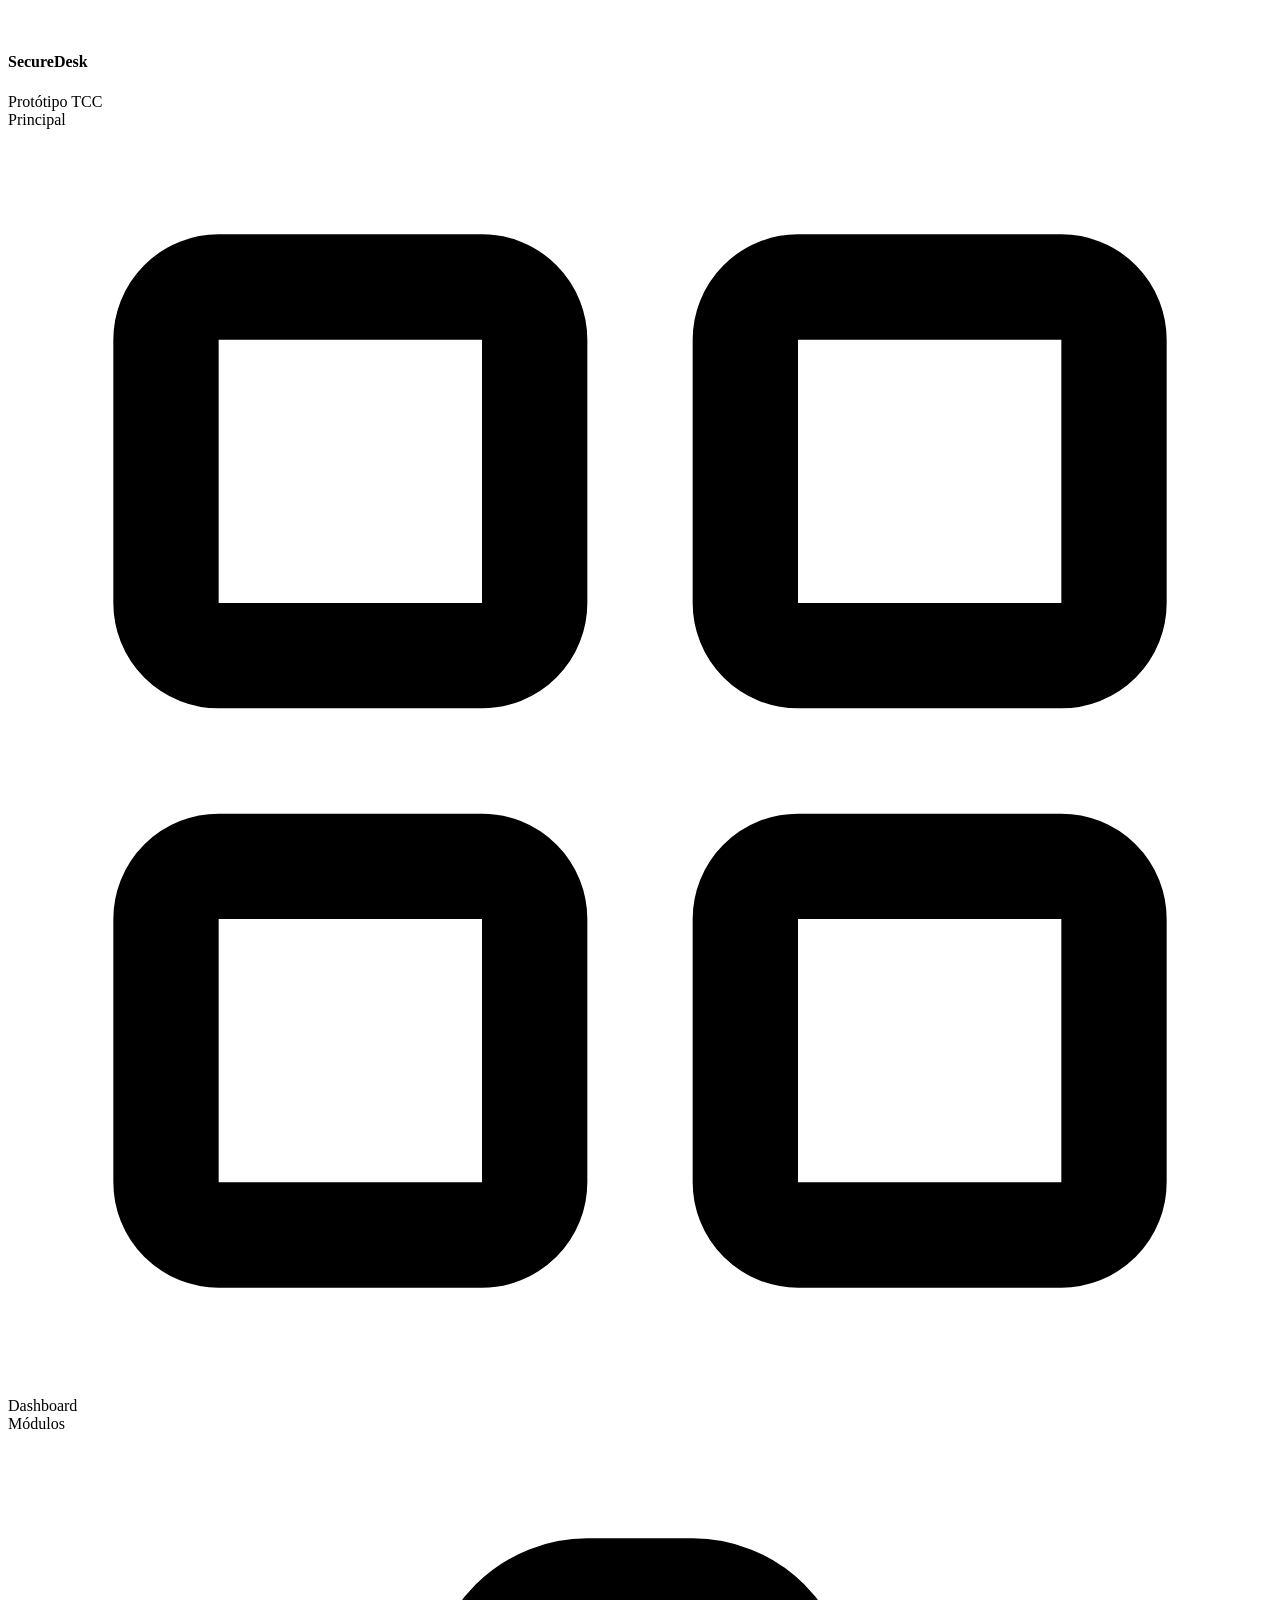
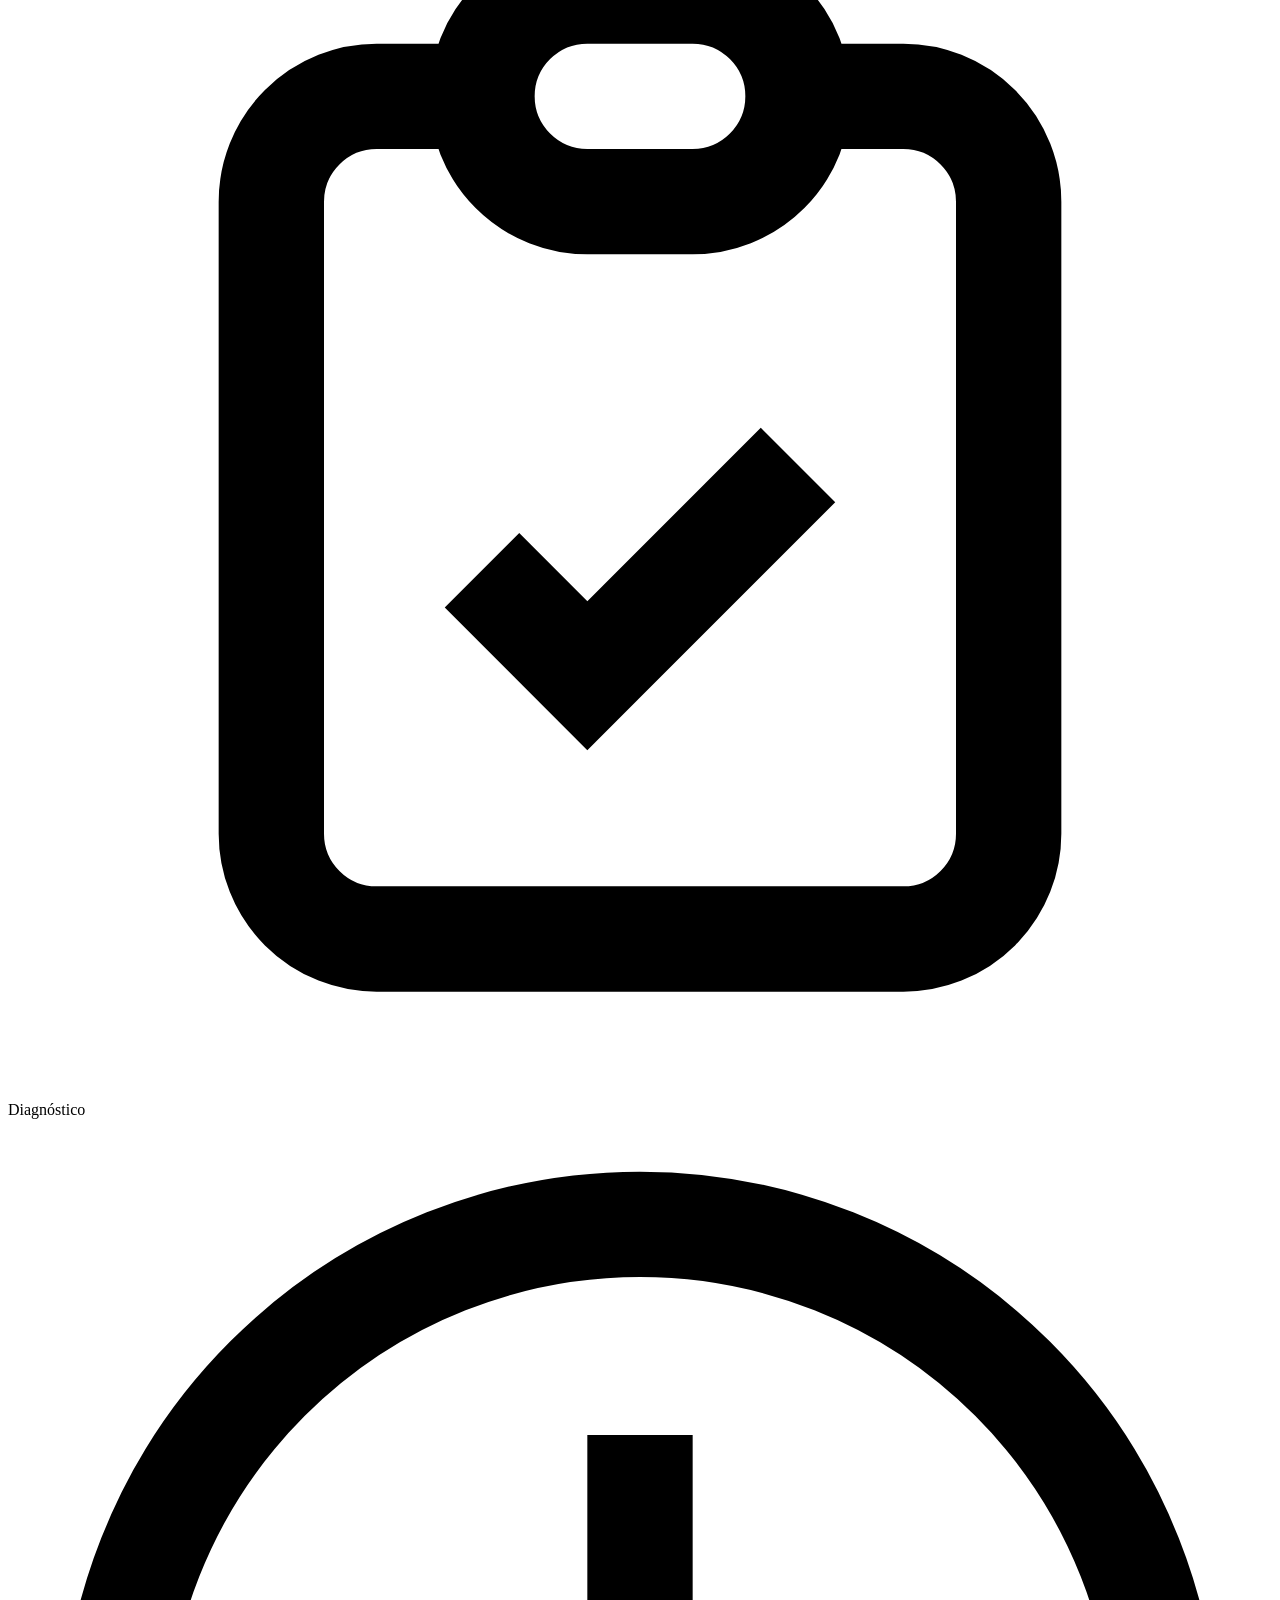
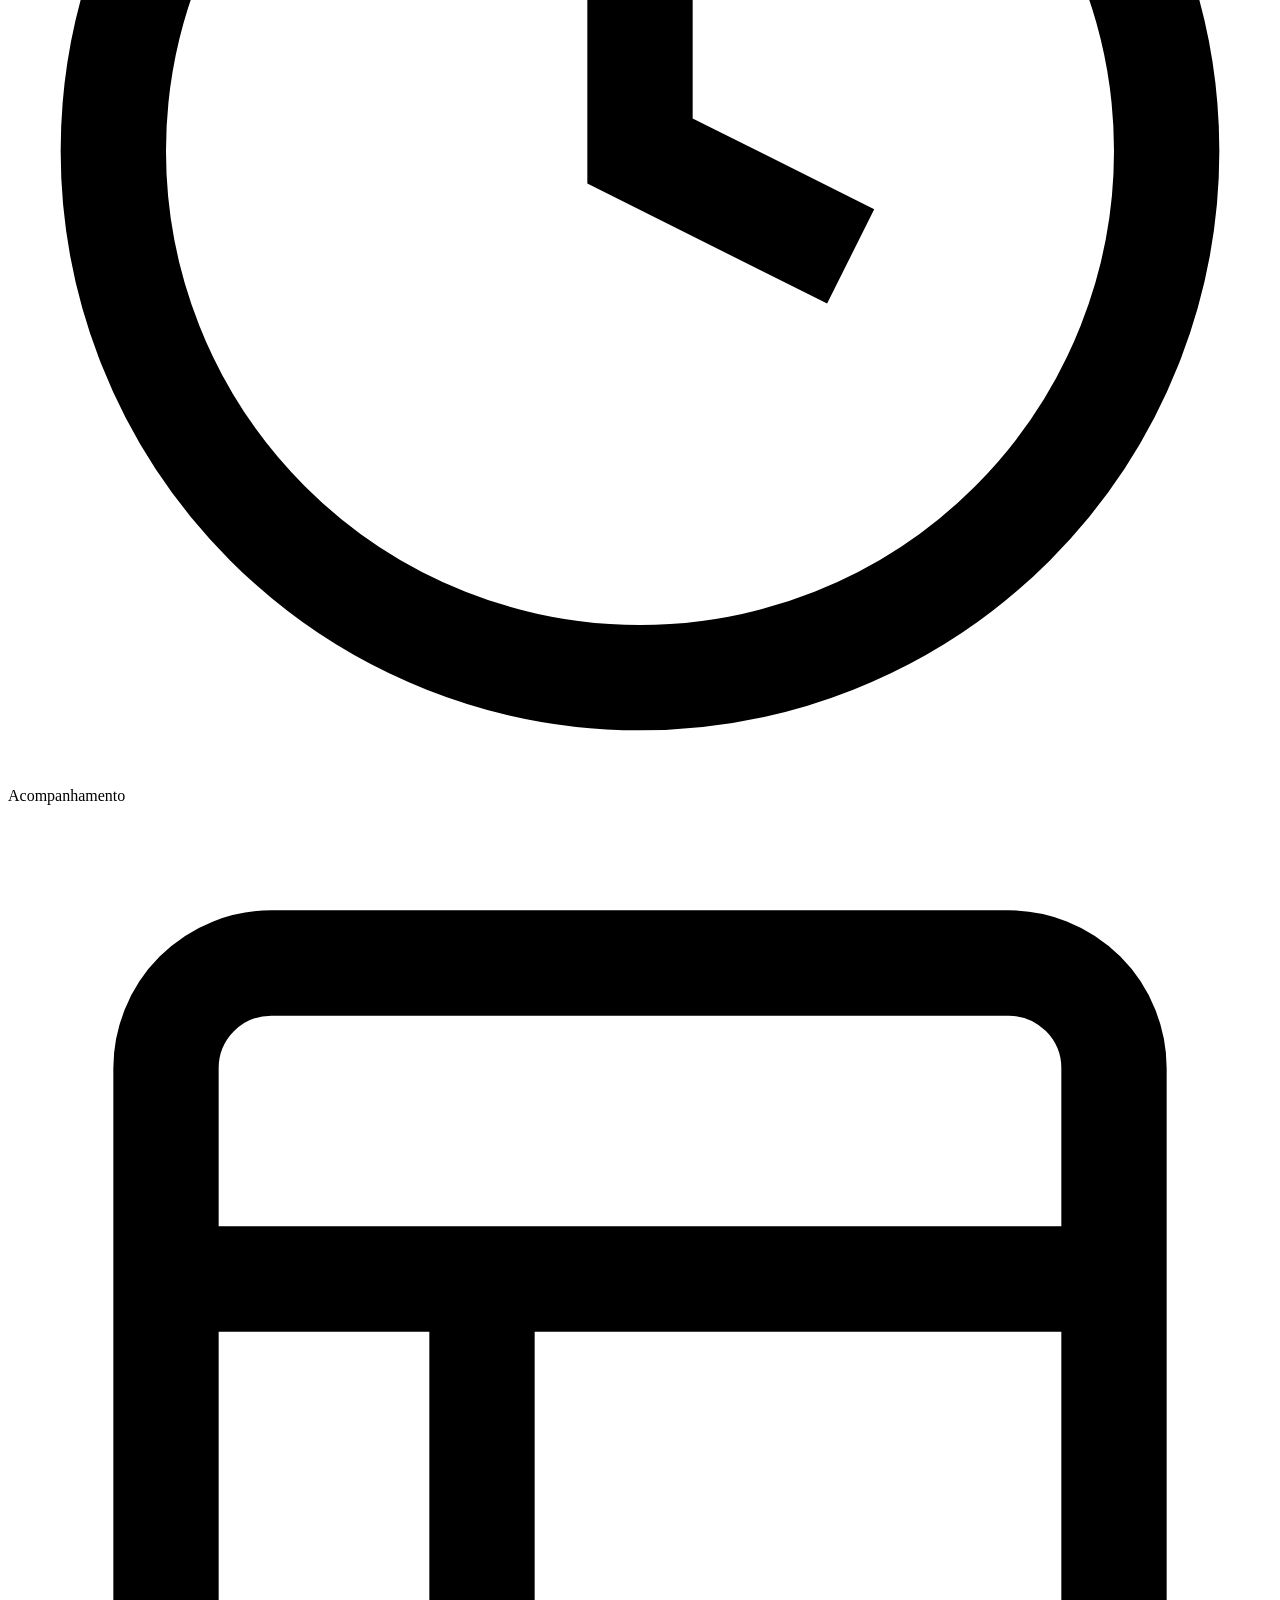
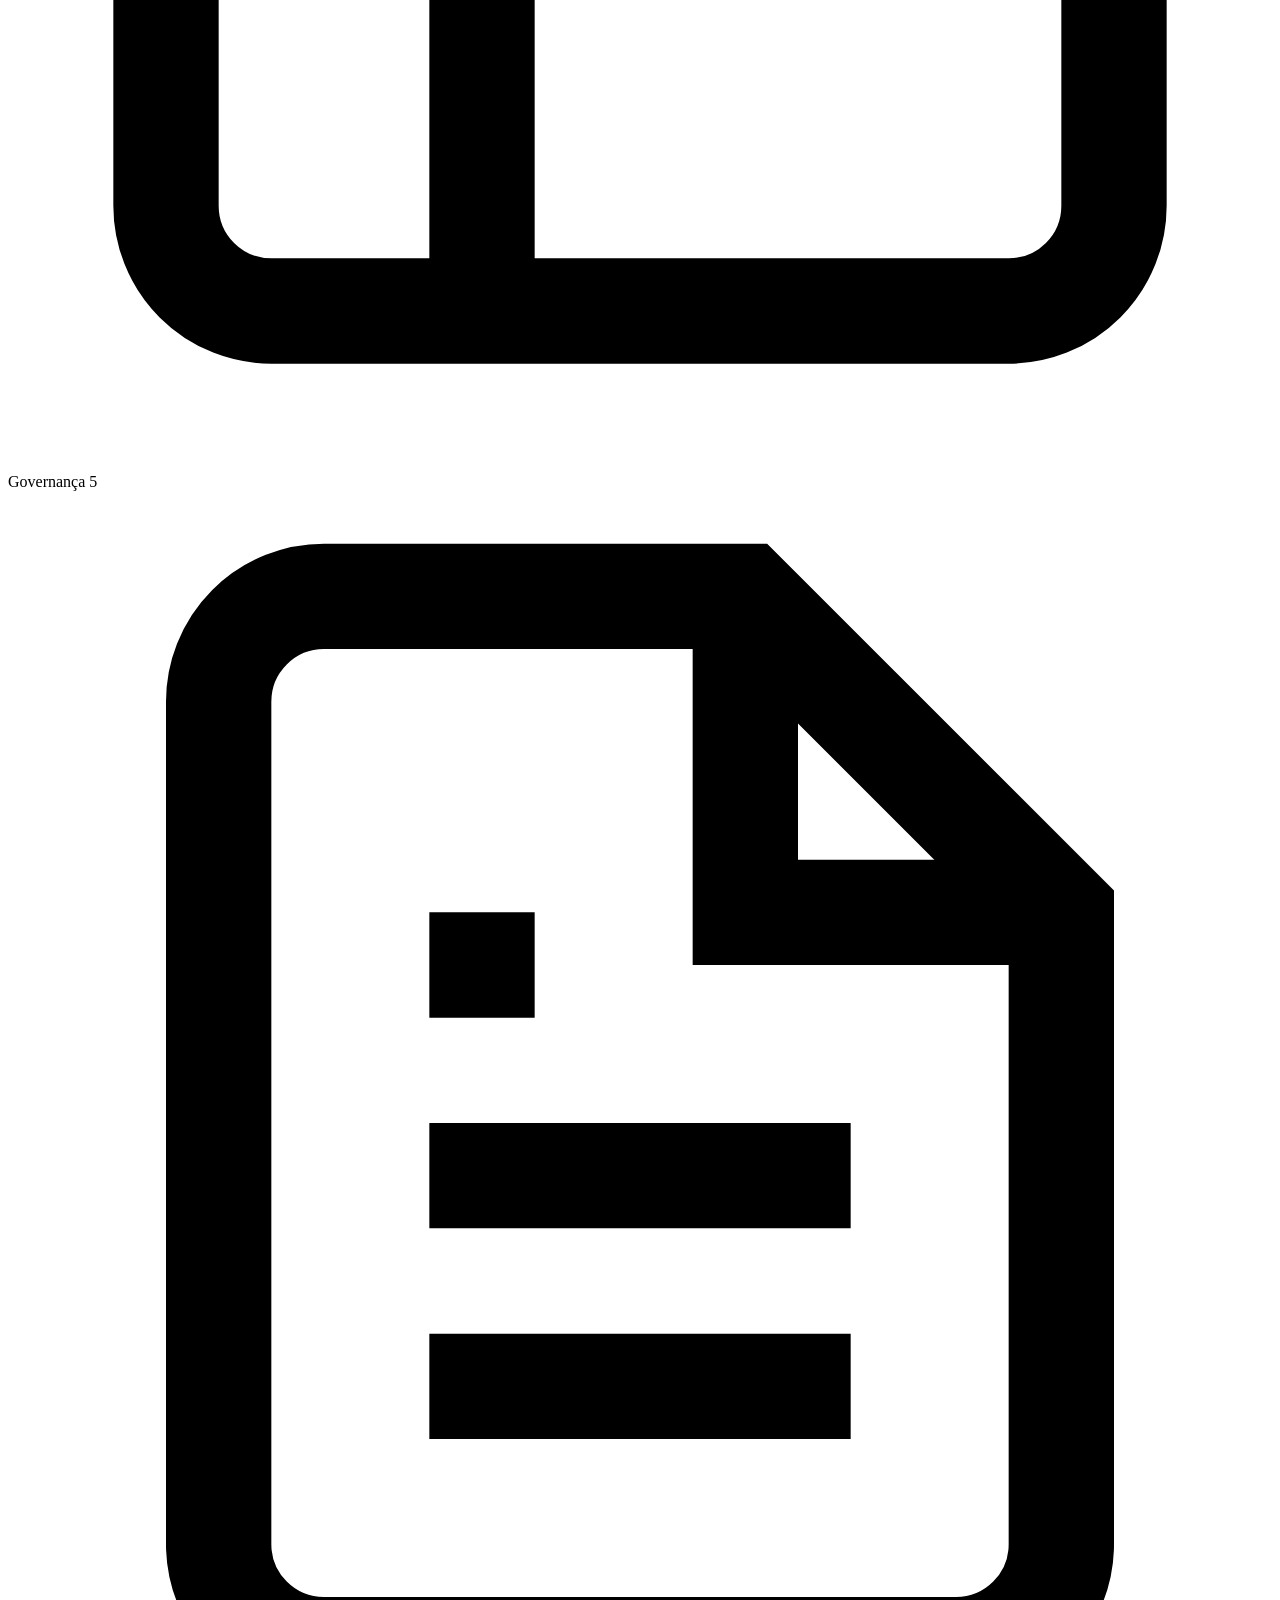
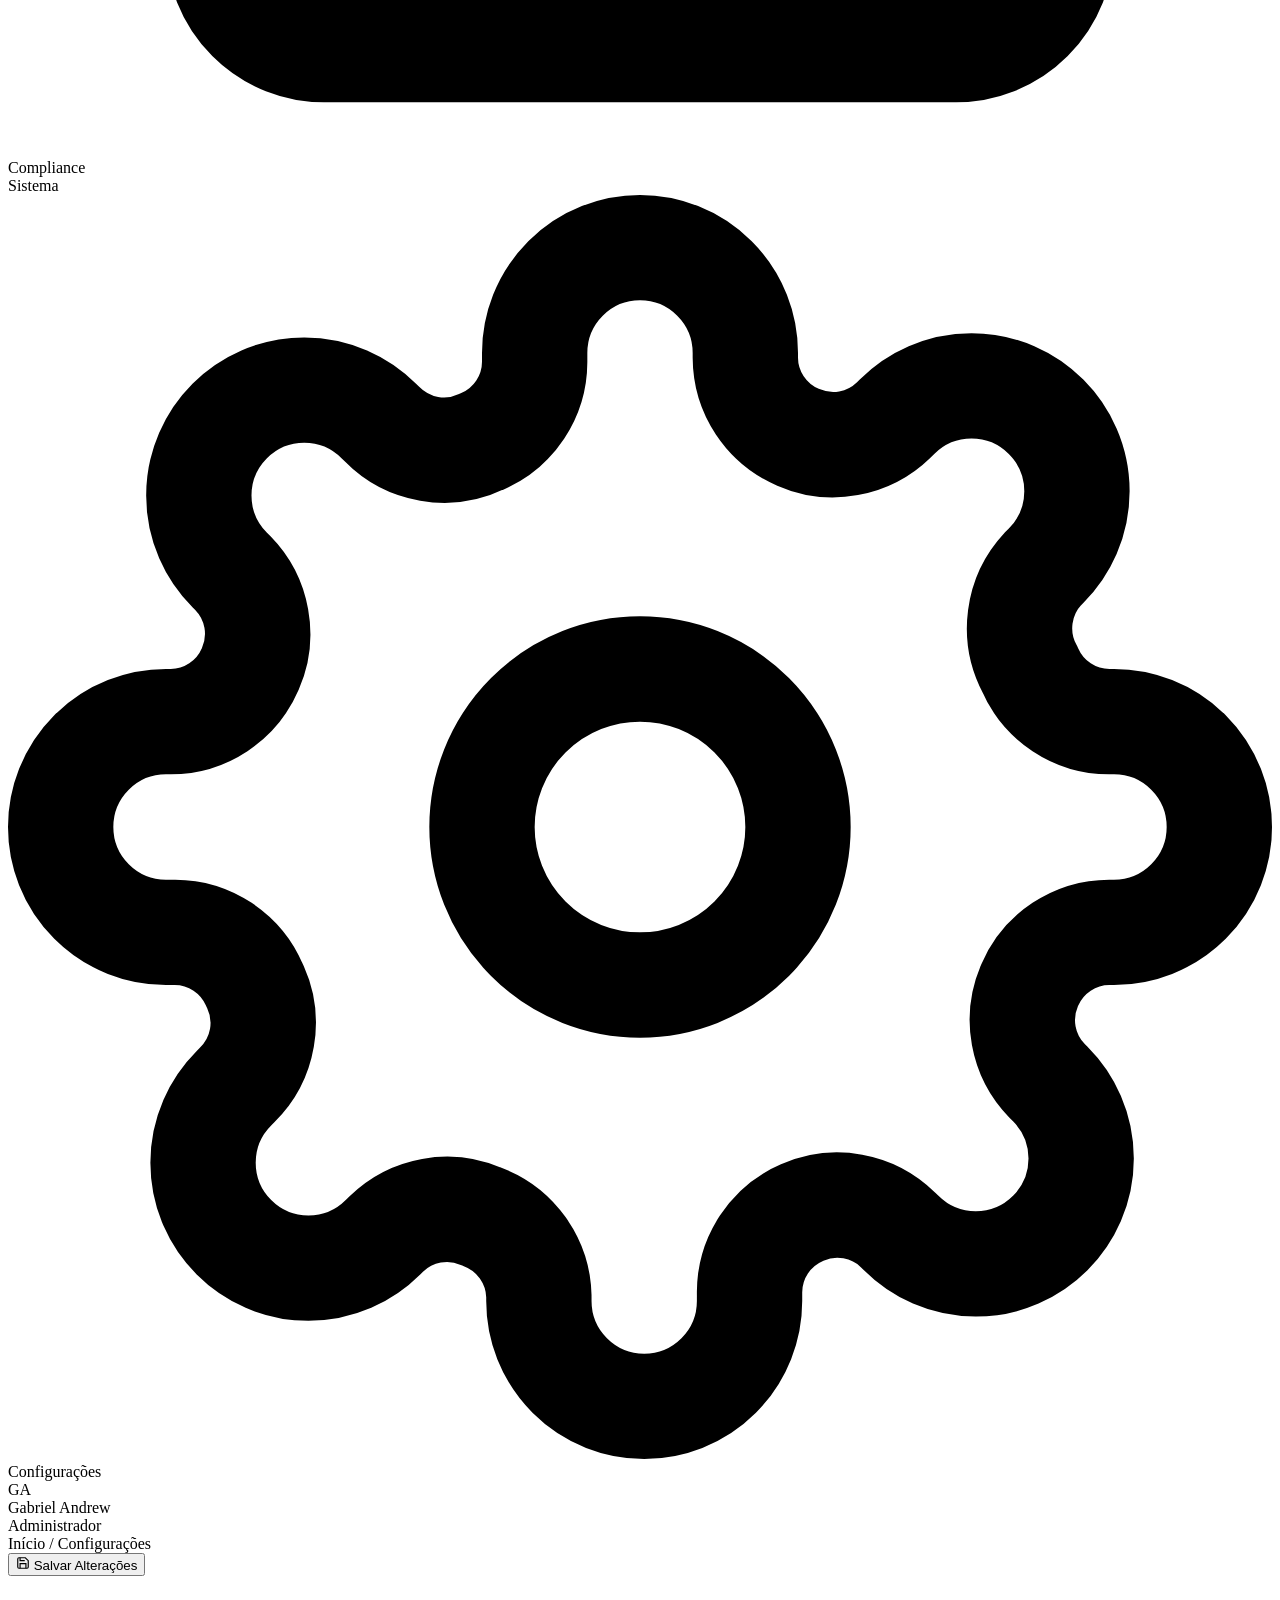
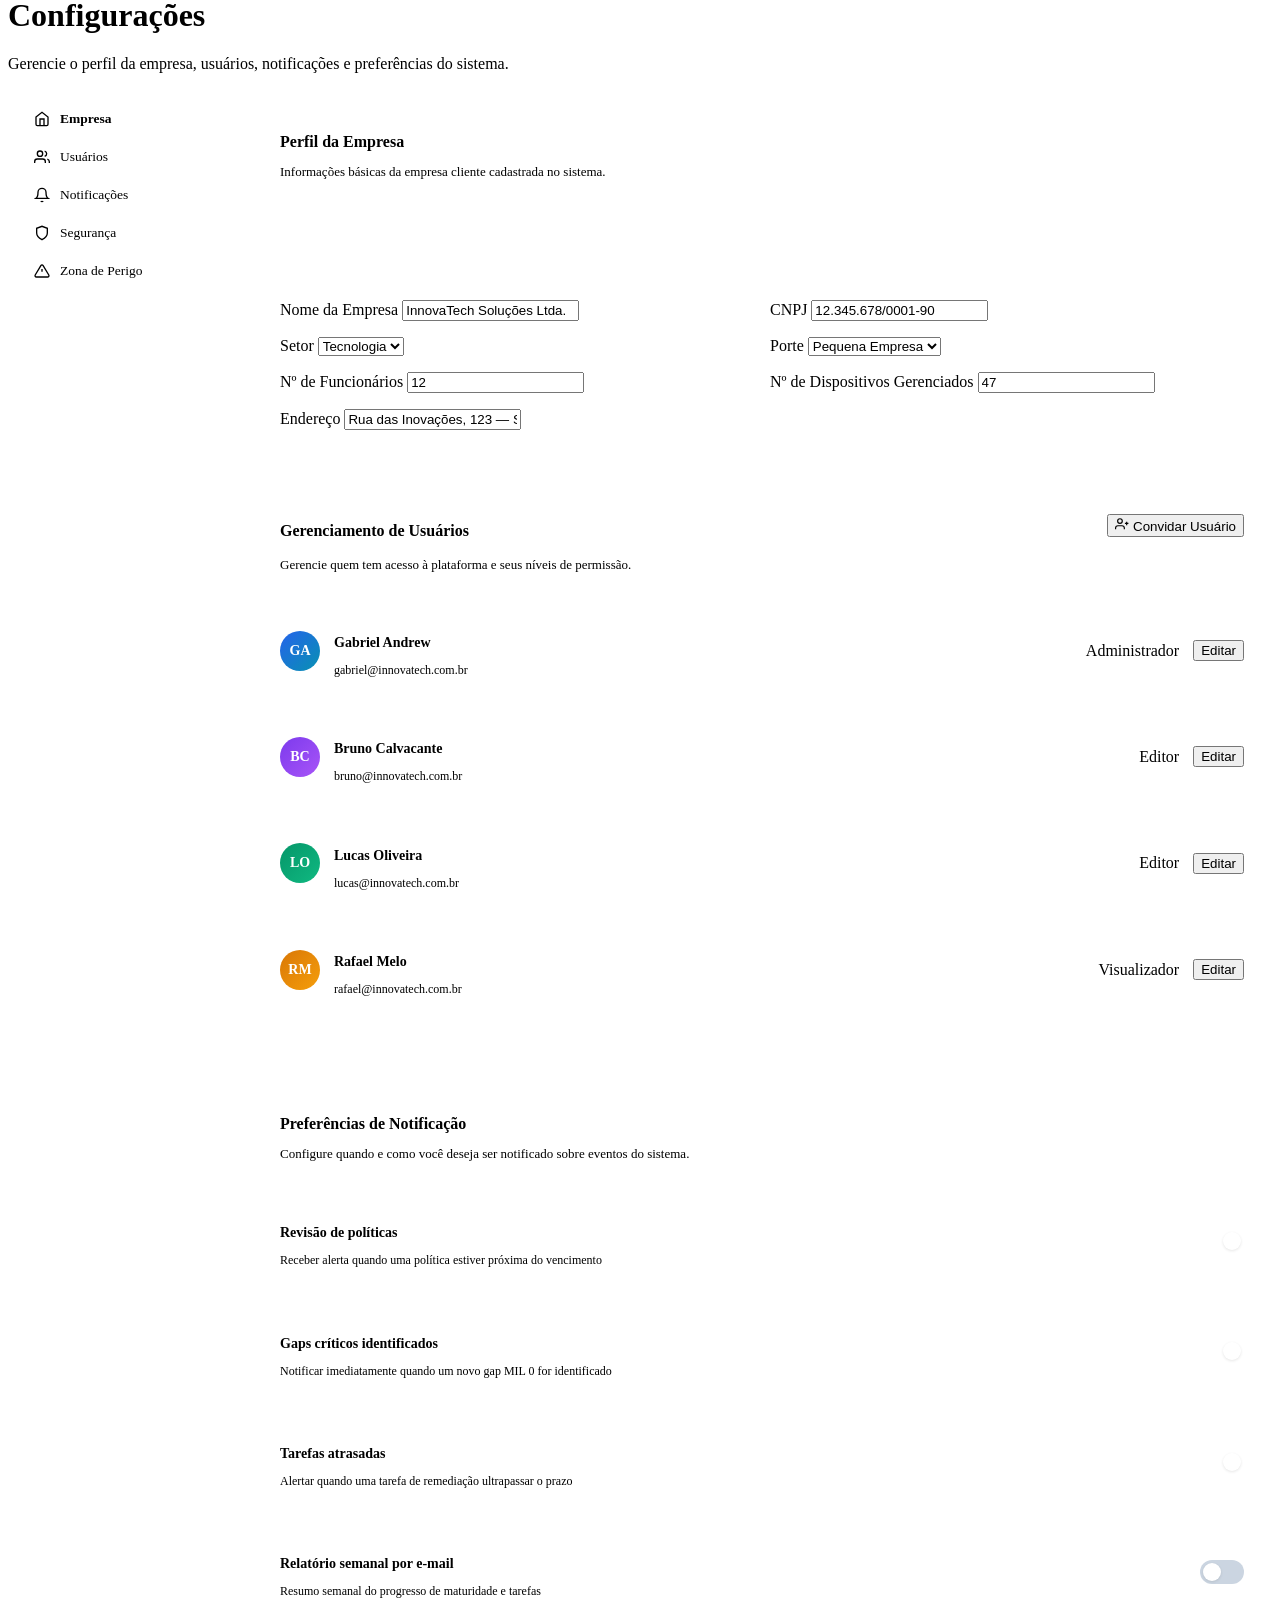
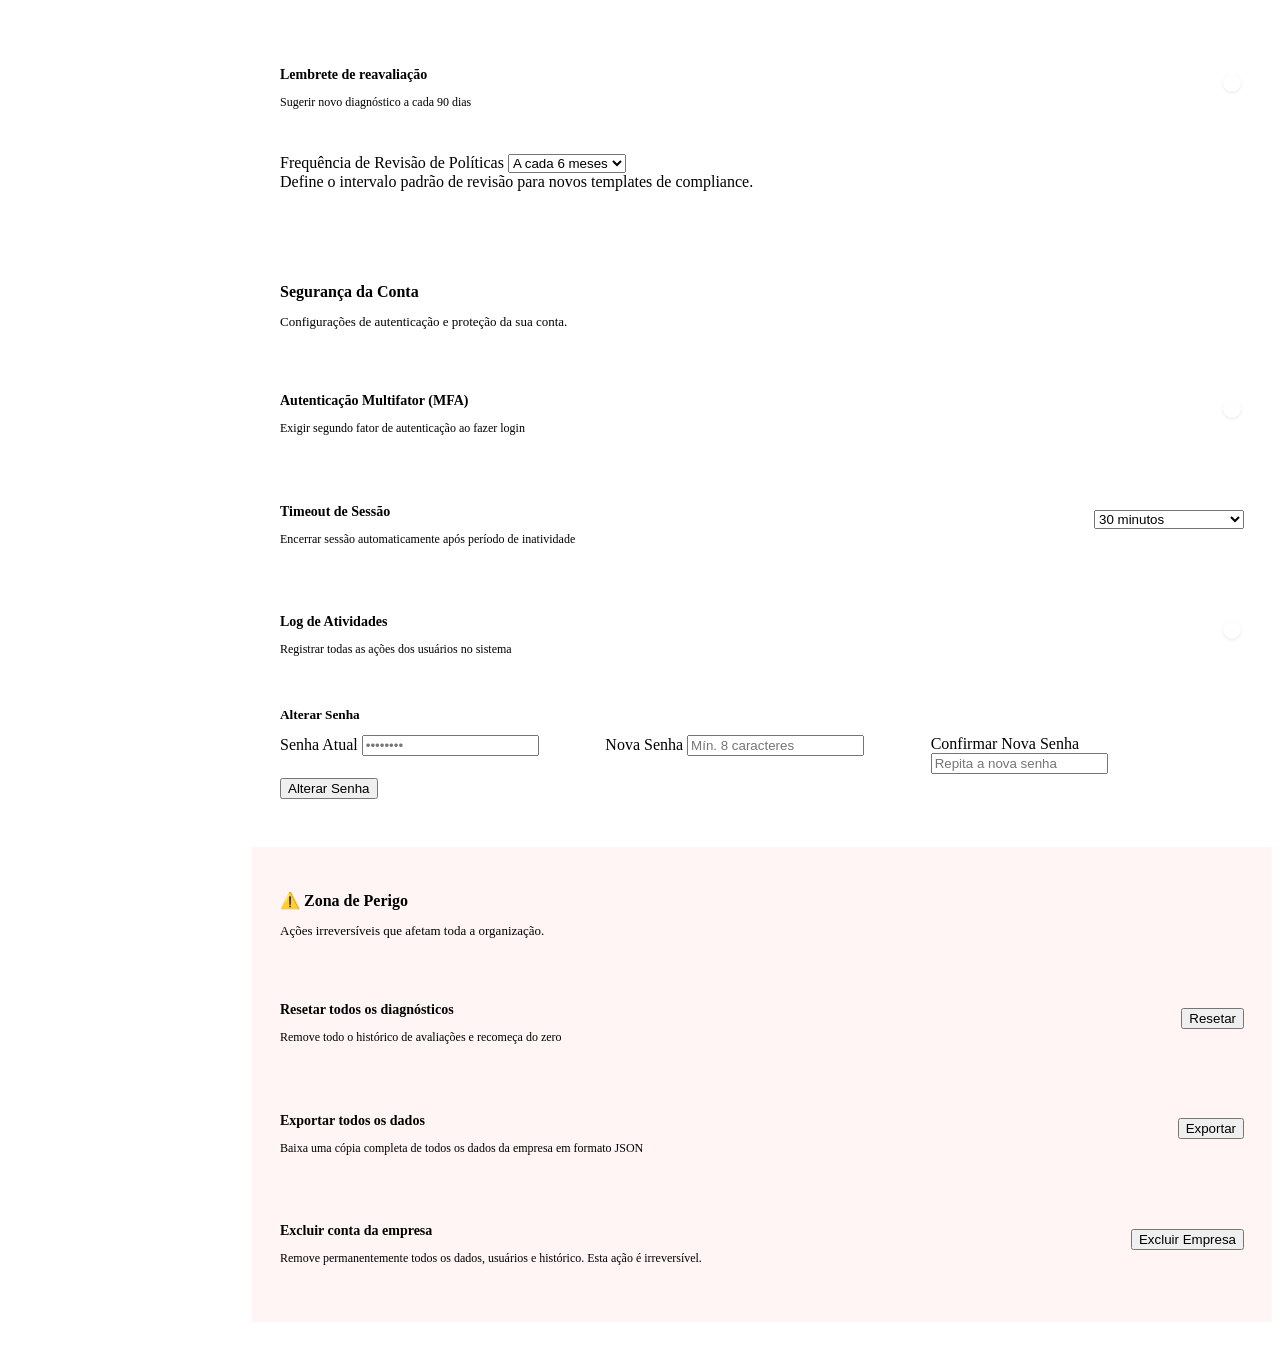
==== Desenvolvimento/Site/src/main/resources/templates/core/configuracoes.html @ bf152f29 "Atualizações" ====
<!DOCTYPE html>
<html lang="pt-BR" xmlns:th="http://www.thymeleaf.org">
<head>
  <meta charset="UTF-8">
  <meta name="viewport" content="width=device-width, initial-scale=1">
  <title>SecureDesk — Configurações</title>
  <link href="https://fonts.googleapis.com/css2?family=Inter:wght@300;400;500;600;700;800&display=swap" rel="stylesheet">
  <link rel="stylesheet" th:href="@{/css/styles.css}">
  <style>
    .settings-layout {
      display: grid;
      grid-template-columns: 220px 1fr;
      gap: 24px;
    }

    .settings-menu {
      background: var(--surface);
      border: 1px solid var(--border);
      border-radius: var(--radius-lg);
      padding: 12px;
      position: sticky;
      top: calc(var(--topbar-height) + 28px);
      align-self: start;
    }

    .settings-menu-item {
      display: flex; align-items: center; gap: 10px;
      padding: 10px 14px;
      border-radius: var(--radius);
      font-size: 13.5px; font-weight: 500;
      color: var(--text-secondary);
      cursor: pointer;
      transition: all 0.2s;
      margin-bottom: 2px;
      text-decoration: none;
    }
    .settings-menu-item:hover { background: var(--primary-50); color: var(--primary); }
    .settings-menu-item.active { background: var(--primary-50); color: var(--primary-500); font-weight: 600; }

    .settings-section {
      background: var(--surface);
      border: 1px solid var(--border);
      border-radius: var(--radius-lg);
      padding: 28px;
      margin-bottom: 20px;
    }

    .settings-section h3 {
      font-size: 16px; margin-bottom: 4px;
    }
    .settings-section .section-desc {
      font-size: 13px; color: var(--text-secondary);
      margin-bottom: 24px;
    }

    .setting-row {
      display: flex; align-items: center; justify-content: space-between;
      padding: 16px 0;
      border-bottom: 1px solid var(--border-light);
    }
    .setting-row:last-child { border-bottom: none; }
    .setting-row .setting-info h5 { font-size: 14px; margin-bottom: 2px; }
    .setting-row .setting-info p { font-size: 12px; color: var(--text-muted); }

    /* Toggle switch */
    .toggle {
      position: relative;
      width: 44px; height: 24px;
      cursor: pointer;
    }
    .toggle input { opacity: 0; width: 0; height: 0; }
    .toggle .slider {
      position: absolute; inset: 0;
      background: #CBD5E1;
      border-radius: 100px;
      transition: 0.3s;
    }
    .toggle .slider::before {
      content: '';
      position: absolute;
      width: 18px; height: 18px;
      border-radius: 50%;
      background: white;
      top: 3px; left: 3px;
      transition: 0.3s;
      box-shadow: 0 1px 3px rgba(0,0,0,0.1);
    }
    .toggle input:checked + .slider { background: var(--primary-500); }
    .toggle input:checked + .slider::before { transform: translateX(20px); }

    .user-row {
      display: flex; align-items: center; gap: 14px;
      padding: 14px 0;
      border-bottom: 1px solid var(--border-light);
    }
    .user-row:last-child { border-bottom: none; }
    .user-row .user-avatar-lg {
      width: 40px; height: 40px;
      border-radius: 50%;
      display: flex; align-items: center; justify-content: center;
      font-size: 14px; font-weight: 600; color: #fff;
      flex-shrink: 0;
    }
    .user-row .user-details { flex: 1; }
    .user-row .user-details h5 { font-size: 14px; margin-bottom: 1px; }
    .user-row .user-details p { font-size: 12px; color: var(--text-muted); }

    .danger-zone {
      border-color: var(--danger);
      background: #FFF5F5;
    }
    .danger-zone h3 { color: var(--danger); }

    .company-logo-placeholder {
      width: 80px; height: 80px;
      border-radius: 12px;
      background: linear-gradient(135deg, var(--primary), var(--accent));
      display: flex; align-items: center; justify-content: center;
      color: white;
      font-size: 28px; font-weight: 800;
      margin-bottom: 16px;
    }
  </style>
</head>
<body>
<div class="app-layout">

  <!-- SIDEBAR -->
  <aside class="sidebar">
    <div class="sidebar-brand">
      <div class="brand-icon">
        <svg width="20" height="20" fill="none" viewBox="0 0 24 24" stroke="white" stroke-width="2"><path d="M12 22s8-4 8-10V5l-8-3-8 3v7c0 6 8 10 8 10z"/></svg>
      </div>
      <div class="brand-text"><h4>SecureDesk</h4><span>Protótipo TCC</span></div>
    </div>
    <nav class="sidebar-nav">
      <div class="nav-section-title">Principal</div>
      <a th:href="@{/dashboard}" class="nav-item">
        <svg class="nav-icon" fill="none" viewBox="0 0 24 24" stroke="currentColor" stroke-width="2"><rect x="3" y="3" width="7" height="7" rx="1"/><rect x="14" y="3" width="7" height="7" rx="1"/><rect x="3" y="14" width="7" height="7" rx="1"/><rect x="14" y="14" width="7" height="7" rx="1"/></svg>
        Dashboard
      </a>
      <div class="nav-section-title">Módulos</div>
      <a th:href="@{/diagnostico}" class="nav-item">
        <svg class="nav-icon" fill="none" viewBox="0 0 24 24" stroke="currentColor" stroke-width="2"><path d="M9 5H7a2 2 0 00-2 2v12a2 2 0 002 2h10a2 2 0 002-2V7a2 2 0 00-2-2h-2M9 5a2 2 0 002 2h2a2 2 0 002-2M9 5a2 2 0 012-2h2a2 2 0 012 2m-6 9l2 2 4-4"/></svg>
        Diagnóstico
      </a>
      <a th:href="@{/acompanhamento}" class="nav-item">
        <svg class="nav-icon" fill="none" viewBox="0 0 24 24" stroke="currentColor" stroke-width="2"><circle cx="12" cy="12" r="10"/><path d="M12 6v6l4 2"/></svg>
        Acompanhamento
      </a>
      <a th:href="@{/governanca}" class="nav-item">
        <svg class="nav-icon" fill="none" viewBox="0 0 24 24" stroke="currentColor" stroke-width="2"><rect x="3" y="3" width="18" height="18" rx="2"/><path d="M3 9h18M9 21V9"/></svg>
        Governança
        <span class="nav-badge">5</span>
      </a>
      <a th:href="@{/compliance}" class="nav-item">
        <svg class="nav-icon" fill="none" viewBox="0 0 24 24" stroke="currentColor" stroke-width="2"><path d="M14 2H6a2 2 0 00-2 2v16a2 2 0 002 2h12a2 2 0 002-2V8z"/><path d="M14 2v6h6M16 13H8M16 17H8M10 9H8"/></svg>
        Compliance
      </a>
      <div class="nav-section-title">Sistema</div>
      <a th:href="@{/configuracoes}" class="nav-item active">
        <svg class="nav-icon" fill="none" viewBox="0 0 24 24" stroke="currentColor" stroke-width="2"><circle cx="12" cy="12" r="3"/><path d="M19.4 15a1.65 1.65 0 00.33 1.82l.06.06a2 2 0 010 2.83 2 2 0 01-2.83 0l-.06-.06a1.65 1.65 0 00-1.82-.33 1.65 1.65 0 00-1 1.51V21a2 2 0 01-2 2 2 2 0 01-2-2v-.09A1.65 1.65 0 009 19.4a1.65 1.65 0 00-1.82.33l-.06.06a2 2 0 01-2.83 0 2 2 0 010-2.83l.06-.06A1.65 1.65 0 004.68 15a1.65 1.65 0 00-1.51-1H3a2 2 0 01-2-2 2 2 0 012-2h.09A1.65 1.65 0 004.6 9a1.65 1.65 0 00-.33-1.82l-.06-.06a2 2 0 010-2.83 2 2 0 012.83 0l.06.06A1.65 1.65 0 009 4.68a1.65 1.65 0 001-1.51V3a2 2 0 012-2 2 2 0 012 2v.09a1.65 1.65 0 001 1.51 1.65 1.65 0 001.82-.33l.06-.06a2 2 0 012.83 0 2 2 0 010 2.83l-.06.06A1.65 1.65 0 0019.4 9a1.65 1.65 0 001.51 1H21a2 2 0 012 2 2 2 0 01-2 2h-.09a1.65 1.65 0 00-1.51 1z"/></svg>
        Configurações
      </a>
    </nav>
    <div class="sidebar-footer">
      <div class="sidebar-user">
        <div class="user-avatar">GA</div>
        <div class="user-info"><div class="user-name">Gabriel Andrew</div><div class="user-role">Administrador</div></div>
      </div>
    </div>
  </aside>

  <!-- MAIN -->
  <div class="main-content">
    <header class="topbar">
      <div class="topbar-left">
        <div class="breadcrumb">
          <a th:href="@{/dashboard}">Início</a>
          <span class="separator">/</span>
          <span>Configurações</span>
        </div>
      </div>
      <div class="topbar-right">
        <button class="btn btn-primary btn-sm">
          <svg width="14" height="14" fill="none" viewBox="0 0 24 24" stroke="currentColor" stroke-width="2"><path d="M19 21H5a2 2 0 01-2-2V5a2 2 0 012-2h11l5 5v11a2 2 0 01-2 2z"/><path d="M17 21v-8H7v8M7 3v5h8"/></svg>
          Salvar Alterações
        </button>
      </div>
    </header>

    <div class="page-content">
      <div class="page-header">
        <h1>Configurações</h1>
        <p>Gerencie o perfil da empresa, usuários, notificações e preferências do sistema.</p>
      </div>

      <div class="settings-layout">
        <!-- Settings Menu -->
        <div class="settings-menu">
          <a class="settings-menu-item active" href="#empresa">
            <svg width="16" height="16" fill="none" viewBox="0 0 24 24" stroke="currentColor" stroke-width="2"><path d="M3 9l9-7 9 7v11a2 2 0 01-2 2H5a2 2 0 01-2-2z"/><path d="M9 22V12h6v10"/></svg>
            Empresa
          </a>
          <a class="settings-menu-item" href="#usuarios">
            <svg width="16" height="16" fill="none" viewBox="0 0 24 24" stroke="currentColor" stroke-width="2"><path d="M17 21v-2a4 4 0 00-4-4H5a4 4 0 00-4 4v2"/><circle cx="9" cy="7" r="4"/><path d="M23 21v-2a4 4 0 00-3-3.87M16 3.13a4 4 0 010 7.75"/></svg>
            Usuários
          </a>
          <a class="settings-menu-item" href="#notificacoes">
            <svg width="16" height="16" fill="none" viewBox="0 0 24 24" stroke="currentColor" stroke-width="2"><path d="M18 8A6 6 0 006 8c0 7-3 9-3 9h18s-3-2-3-9M13.73 21a2 2 0 01-3.46 0"/></svg>
            Notificações
          </a>
          <a class="settings-menu-item" href="#seguranca">
            <svg width="16" height="16" fill="none" viewBox="0 0 24 24" stroke="currentColor" stroke-width="2"><path d="M12 22s8-4 8-10V5l-8-3-8 3v7c0 6 8 10 8 10z"/></svg>
            Segurança
          </a>
          <a class="settings-menu-item" href="#perigo">
            <svg width="16" height="16" fill="none" viewBox="0 0 24 24" stroke="currentColor" stroke-width="2"><path d="M10.29 3.86L1.82 18a2 2 0 001.71 3h16.94a2 2 0 001.71-3L13.71 3.86a2 2 0 00-3.42 0zM12 9v4M12 17h.01"/></svg>
            Zona de Perigo
          </a>
        </div>

        <!-- Settings Content -->
        <div>
          <!-- Empresa -->
          <div class="settings-section" id="empresa">
            <h3>Perfil da Empresa</h3>
            <p class="section-desc">Informações básicas da empresa cliente cadastrada no sistema.</p>

            <div class="company-logo-placeholder">IT</div>

            <div style="display: grid; grid-template-columns: 1fr 1fr; gap: 16px;">
              <div class="form-group">
                <label class="form-label">Nome da Empresa</label>
                <input class="form-input" value="InnovaTech Soluções Ltda.">
              </div>
              <div class="form-group">
                <label class="form-label">CNPJ</label>
                <input class="form-input" value="12.345.678/0001-90">
              </div>
              <div class="form-group">
                <label class="form-label">Setor</label>
                <select class="form-select">
                  <option>Comércio</option>
                  <option selected>Tecnologia</option>
                  <option>Serviços</option>
                  <option>Indústria</option>
                  <option>Saúde</option>
                </select>
              </div>
              <div class="form-group">
                <label class="form-label">Porte</label>
                <select class="form-select">
                  <option>Microempresa</option>
                  <option selected>Pequena Empresa</option>
                  <option>Média Empresa</option>
                </select>
              </div>
              <div class="form-group">
                <label class="form-label">Nº de Funcionários</label>
                <input class="form-input" type="number" value="12">
              </div>
              <div class="form-group">
                <label class="form-label">Nº de Dispositivos Gerenciados</label>
                <input class="form-input" type="number" value="47">
              </div>
              <div class="form-group" style="grid-column: span 2;">
                <label class="form-label">Endereço</label>
                <input class="form-input" value="Rua das Inovações, 123 — São Paulo, SP">
              </div>
            </div>
          </div>

          <!-- Usuários -->
          <div class="settings-section" id="usuarios">
            <div style="display: flex; align-items: center; justify-content: space-between; margin-bottom: 4px;">
              <h3>Gerenciamento de Usuários</h3>
              <button class="btn btn-primary btn-sm">
                <svg width="14" height="14" fill="none" viewBox="0 0 24 24" stroke="currentColor" stroke-width="2"><path d="M16 21v-2a4 4 0 00-4-4H5a4 4 0 00-4 4v2"/><circle cx="8.5" cy="7" r="4"/><path d="M20 8v6M23 11h-6"/></svg>
                Convidar Usuário
              </button>
            </div>
            <p class="section-desc">Gerencie quem tem acesso à plataforma e seus níveis de permissão.</p>

            <div class="user-row">
              <div class="user-avatar-lg" style="background: linear-gradient(135deg, #2563EB, #0891B2);">GA</div>
              <div class="user-details">
                <h5>Gabriel Andrew</h5>
                <p>gabriel@innovatech.com.br</p>
              </div>
              <span class="badge badge-blue">Administrador</span>
              <button class="btn btn-ghost btn-sm">Editar</button>
            </div>
            <div class="user-row">
              <div class="user-avatar-lg" style="background: linear-gradient(135deg, #7C3AED, #A855F7);">BC</div>
              <div class="user-details">
                <h5>Bruno Calvacante</h5>
                <p>bruno@innovatech.com.br</p>
              </div>
              <span class="badge badge-green">Editor</span>
              <button class="btn btn-ghost btn-sm">Editar</button>
            </div>
            <div class="user-row">
              <div class="user-avatar-lg" style="background: linear-gradient(135deg, #059669, #10B981);">LO</div>
              <div class="user-details">
                <h5>Lucas Oliveira</h5>
                <p>lucas@innovatech.com.br</p>
              </div>
              <span class="badge badge-green">Editor</span>
              <button class="btn btn-ghost btn-sm">Editar</button>
            </div>
            <div class="user-row">
              <div class="user-avatar-lg" style="background: linear-gradient(135deg, #D97706, #F59E0B);">RM</div>
              <div class="user-details">
                <h5>Rafael Melo</h5>
                <p>rafael@innovatech.com.br</p>
              </div>
              <span class="badge badge-gray">Visualizador</span>
              <button class="btn btn-ghost btn-sm">Editar</button>
            </div>
          </div>

          <!-- Notificações -->
          <div class="settings-section" id="notificacoes">
            <h3>Preferências de Notificação</h3>
            <p class="section-desc">Configure quando e como você deseja ser notificado sobre eventos do sistema.</p>

            <div class="setting-row">
              <div class="setting-info">
                <h5>Revisão de políticas</h5>
                <p>Receber alerta quando uma política estiver próxima do vencimento</p>
              </div>
              <label class="toggle"><input type="checkbox" checked><span class="slider"></span></label>
            </div>
            <div class="setting-row">
              <div class="setting-info">
                <h5>Gaps críticos identificados</h5>
                <p>Notificar imediatamente quando um novo gap MIL 0 for identificado</p>
              </div>
              <label class="toggle"><input type="checkbox" checked><span class="slider"></span></label>
            </div>
            <div class="setting-row">
              <div class="setting-info">
                <h5>Tarefas atrasadas</h5>
                <p>Alertar quando uma tarefa de remediação ultrapassar o prazo</p>
              </div>
              <label class="toggle"><input type="checkbox" checked><span class="slider"></span></label>
            </div>
            <div class="setting-row">
              <div class="setting-info">
                <h5>Relatório semanal por e-mail</h5>
                <p>Resumo semanal do progresso de maturidade e tarefas</p>
              </div>
              <label class="toggle"><input type="checkbox"><span class="slider"></span></label>
            </div>
            <div class="setting-row">
              <div class="setting-info">
                <h5>Lembrete de reavaliação</h5>
                <p>Sugerir novo diagnóstico a cada 90 dias</p>
              </div>
              <label class="toggle"><input type="checkbox" checked><span class="slider"></span></label>
            </div>

            <div style="margin-top: 16px;">
              <label class="form-label">Frequência de Revisão de Políticas</label>
              <select class="form-select" style="max-width: 300px;">
                <option>A cada 3 meses</option>
                <option selected>A cada 6 meses</option>
                <option>Anualmente</option>
              </select>
              <div class="form-hint">Define o intervalo padrão de revisão para novos templates de compliance.</div>
            </div>
          </div>

          <!-- Segurança -->
          <div class="settings-section" id="seguranca">
            <h3>Segurança da Conta</h3>
            <p class="section-desc">Configurações de autenticação e proteção da sua conta.</p>

            <div class="setting-row">
              <div class="setting-info">
                <h5>Autenticação Multifator (MFA)</h5>
                <p>Exigir segundo fator de autenticação ao fazer login</p>
              </div>
              <label class="toggle"><input type="checkbox" checked><span class="slider"></span></label>
            </div>
            <div class="setting-row">
              <div class="setting-info">
                <h5>Timeout de Sessão</h5>
                <p>Encerrar sessão automaticamente após período de inatividade</p>
              </div>
              <select class="form-select" style="width: 150px;">
                <option>15 minutos</option>
                <option selected>30 minutos</option>
                <option>1 hora</option>
                <option>4 horas</option>
              </select>
            </div>
            <div class="setting-row">
              <div class="setting-info">
                <h5>Log de Atividades</h5>
                <p>Registrar todas as ações dos usuários no sistema</p>
              </div>
              <label class="toggle"><input type="checkbox" checked><span class="slider"></span></label>
            </div>

            <div style="margin-top: 20px;">
              <h5 style="margin-bottom: 12px;">Alterar Senha</h5>
              <div style="display: grid; grid-template-columns: 1fr 1fr 1fr; gap: 12px;">
                <div class="form-group">
                  <label class="form-label">Senha Atual</label>
                  <input class="form-input" type="password" placeholder="••••••••">
                </div>
                <div class="form-group">
                  <label class="form-label">Nova Senha</label>
                  <input class="form-input" type="password" placeholder="Mín. 8 caracteres">
                </div>
                <div class="form-group">
                  <label class="form-label">Confirmar Nova Senha</label>
                  <input class="form-input" type="password" placeholder="Repita a nova senha">
                </div>
              </div>
              <button class="btn btn-secondary" style="margin-top: 4px;">Alterar Senha</button>
            </div>
          </div>

          <!-- Zona de Perigo -->
          <div class="settings-section danger-zone" id="perigo">
            <h3>⚠️ Zona de Perigo</h3>
            <p class="section-desc">Ações irreversíveis que afetam toda a organização.</p>

            <div class="setting-row">
              <div class="setting-info">
                <h5>Resetar todos os diagnósticos</h5>
                <p>Remove todo o histórico de avaliações e recomeça do zero</p>
              </div>
              <button class="btn btn-danger btn-sm">Resetar</button>
            </div>
            <div class="setting-row">
              <div class="setting-info">
                <h5>Exportar todos os dados</h5>
                <p>Baixa uma cópia completa de todos os dados da empresa em formato JSON</p>
              </div>
              <button class="btn btn-secondary btn-sm">Exportar</button>
            </div>
            <div class="setting-row">
              <div class="setting-info">
                <h5>Excluir conta da empresa</h5>
                <p>Remove permanentemente todos os dados, usuários e histórico. Esta ação é irreversível.</p>
              </div>
              <button class="btn btn-danger btn-sm">Excluir Empresa</button>
            </div>
          </div>
        </div>
      </div>
    </div>
  </div>
</div>
</body>
</html>
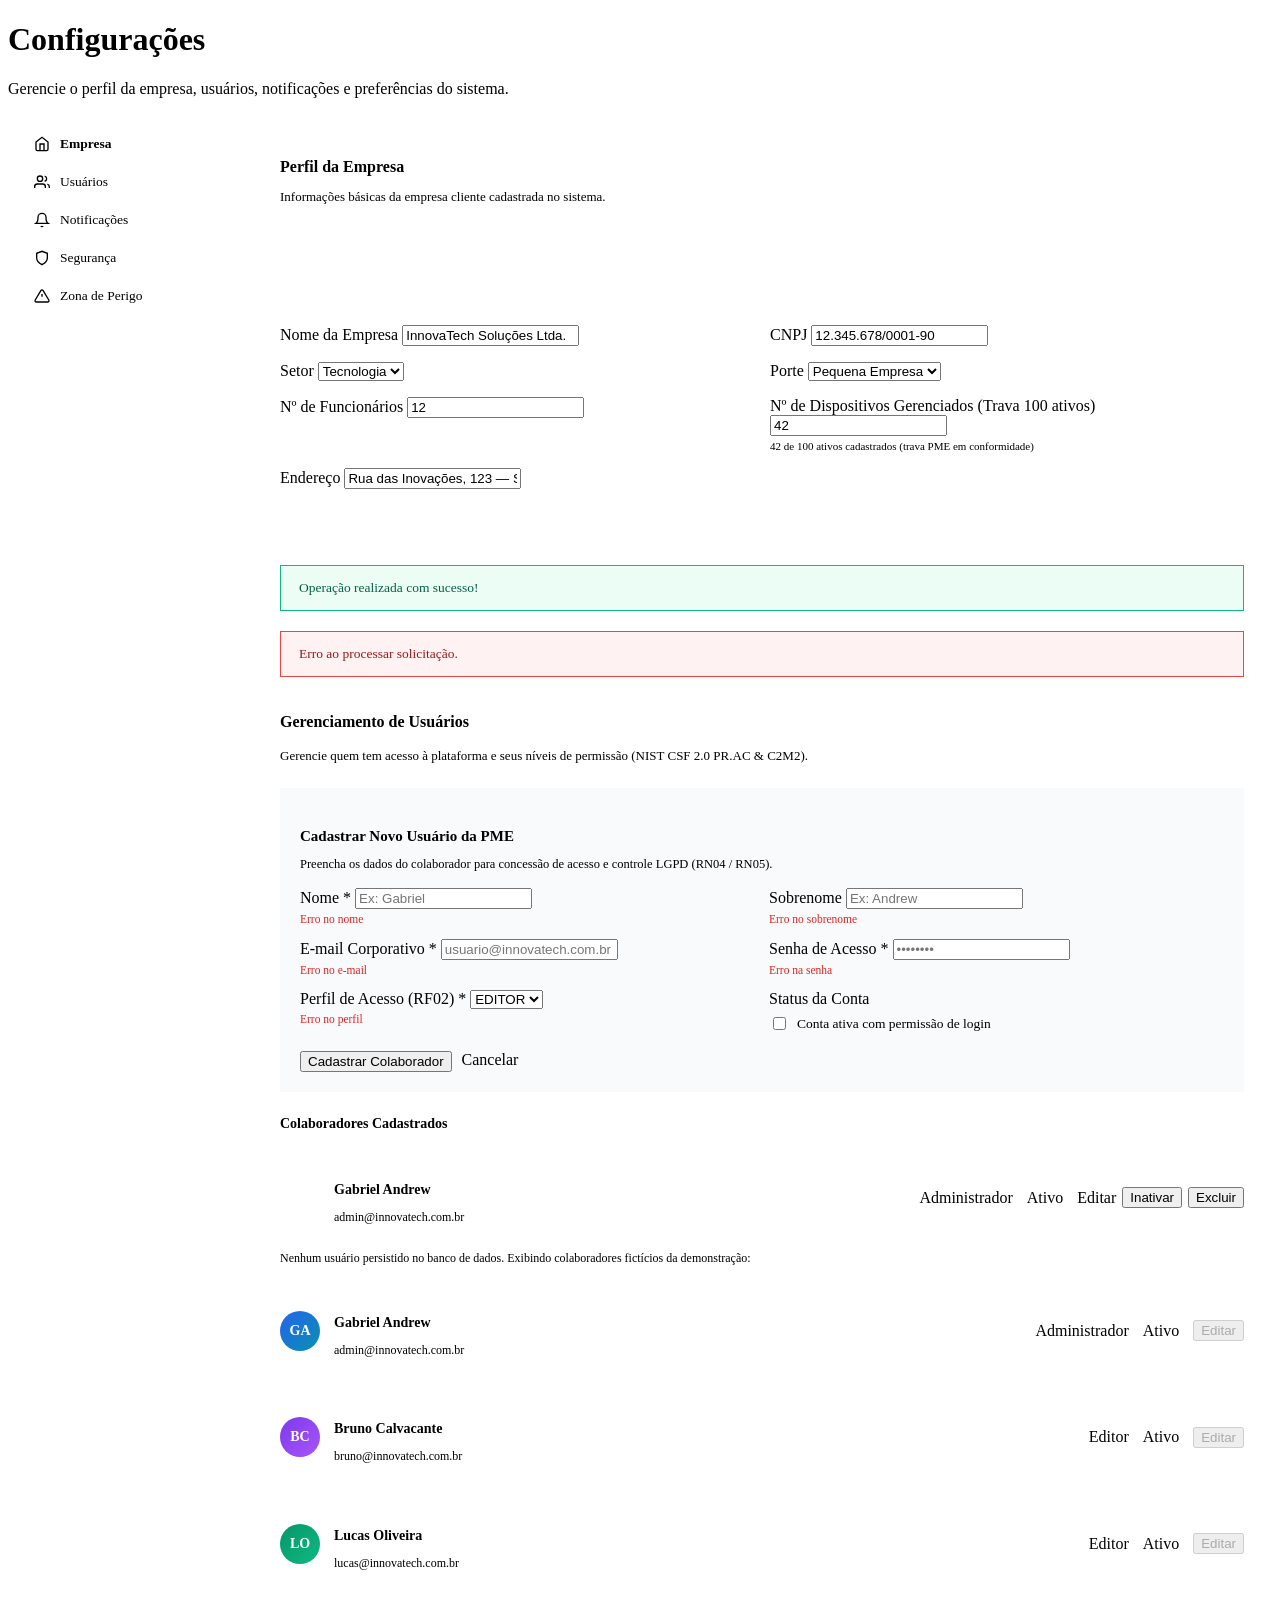
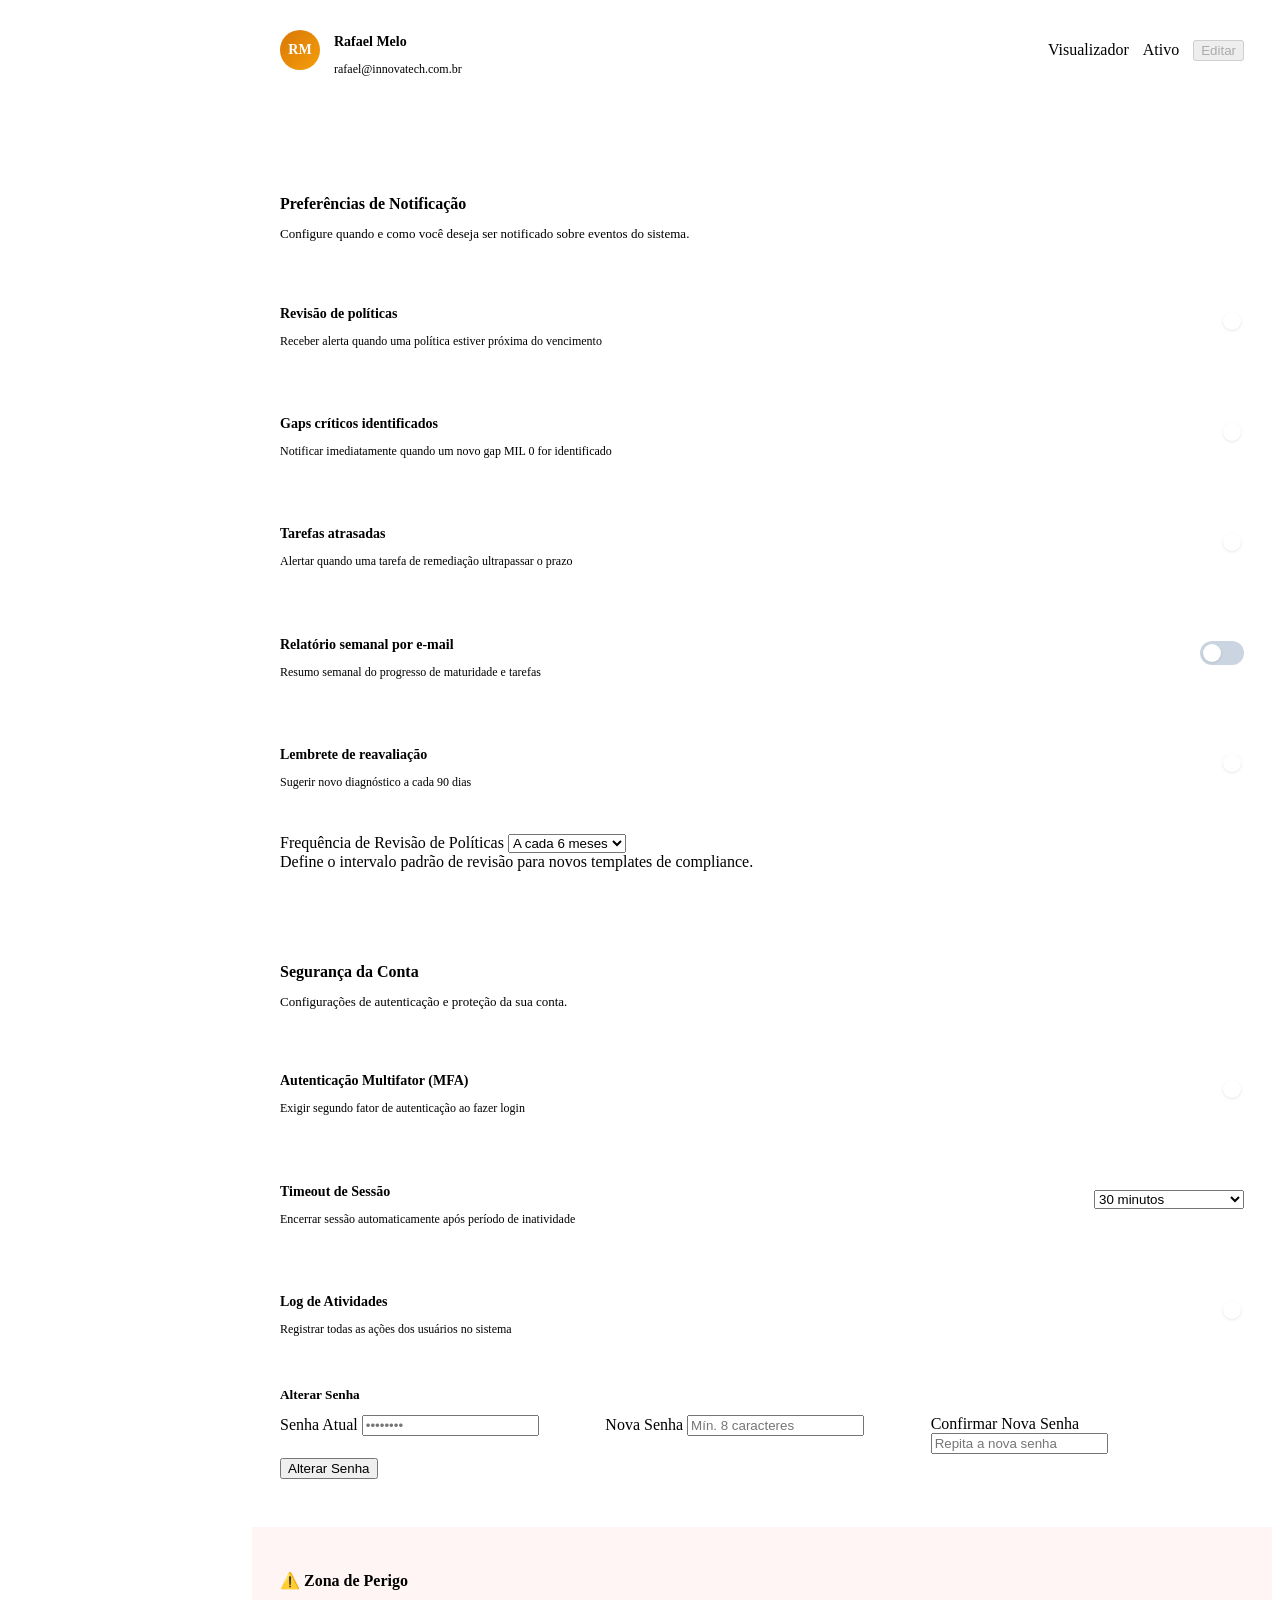
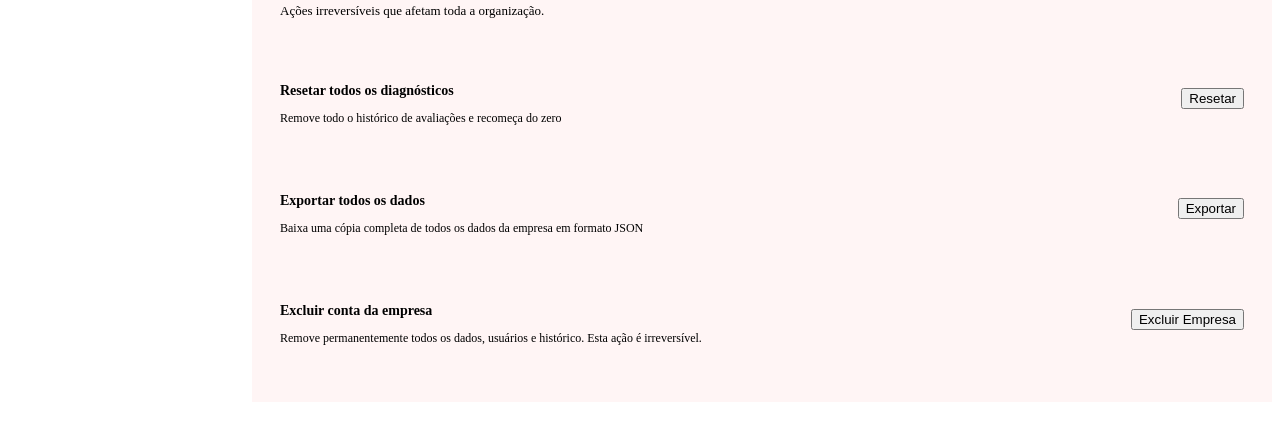
==== commit 52e82803: "refactor: reestruturar repositorio em Monografia e Desenvolvimento/Site, adicionar documentacao TG1 " ====
--- a/Desenvolvimento/Site/src/main/resources/templates/core/configuracoes.html
+++ b/Desenvolvimento/Site/src/main/resources/templates/core/configuracoes.html
@@ -120,74 +120,44 @@
       font-size: 28px; font-weight: 800;
       margin-bottom: 16px;
     }
+
+    .alert-banner {
+      padding: 14px 18px;
+      border-radius: var(--radius);
+      margin-bottom: 20px;
+      font-size: 13.5px;
+      font-weight: 500;
+      display: flex;
+      align-items: center;
+      justify-content: space-between;
+    }
+    .alert-success {
+      background: #ECFDF5;
+      border: 1px solid #10B981;
+      color: #065F46;
+    }
+    .alert-error {
+      background: #FEF2F2;
+      border: 1px solid #EF4444;
+      color: #991B1B;
+    }
+    .field-error {
+      color: #DC2626;
+      font-size: 11.5px;
+      margin-top: 4px;
+    }
   </style>
 </head>
 <body>
 <div class="app-layout">
 
-  <!-- SIDEBAR -->
-  <aside class="sidebar">
-    <div class="sidebar-brand">
-      <div class="brand-icon">
-        <svg width="20" height="20" fill="none" viewBox="0 0 24 24" stroke="white" stroke-width="2"><path d="M12 22s8-4 8-10V5l-8-3-8 3v7c0 6 8 10 8 10z"/></svg>
-      </div>
-      <div class="brand-text"><h4>SecureDesk</h4><span>Protótipo TCC</span></div>
-    </div>
-    <nav class="sidebar-nav">
-      <div class="nav-section-title">Principal</div>
-      <a th:href="@{/dashboard}" class="nav-item">
-        <svg class="nav-icon" fill="none" viewBox="0 0 24 24" stroke="currentColor" stroke-width="2"><rect x="3" y="3" width="7" height="7" rx="1"/><rect x="14" y="3" width="7" height="7" rx="1"/><rect x="3" y="14" width="7" height="7" rx="1"/><rect x="14" y="14" width="7" height="7" rx="1"/></svg>
-        Dashboard
-      </a>
-      <div class="nav-section-title">Módulos</div>
-      <a th:href="@{/diagnostico}" class="nav-item">
-        <svg class="nav-icon" fill="none" viewBox="0 0 24 24" stroke="currentColor" stroke-width="2"><path d="M9 5H7a2 2 0 00-2 2v12a2 2 0 002 2h10a2 2 0 002-2V7a2 2 0 00-2-2h-2M9 5a2 2 0 002 2h2a2 2 0 002-2M9 5a2 2 0 012-2h2a2 2 0 012 2m-6 9l2 2 4-4"/></svg>
-        Diagnóstico
-      </a>
-      <a th:href="@{/acompanhamento}" class="nav-item">
-        <svg class="nav-icon" fill="none" viewBox="0 0 24 24" stroke="currentColor" stroke-width="2"><circle cx="12" cy="12" r="10"/><path d="M12 6v6l4 2"/></svg>
-        Acompanhamento
-      </a>
-      <a th:href="@{/governanca}" class="nav-item">
-        <svg class="nav-icon" fill="none" viewBox="0 0 24 24" stroke="currentColor" stroke-width="2"><rect x="3" y="3" width="18" height="18" rx="2"/><path d="M3 9h18M9 21V9"/></svg>
-        Governança
-        <span class="nav-badge">5</span>
-      </a>
-      <a th:href="@{/compliance}" class="nav-item">
-        <svg class="nav-icon" fill="none" viewBox="0 0 24 24" stroke="currentColor" stroke-width="2"><path d="M14 2H6a2 2 0 00-2 2v16a2 2 0 002 2h12a2 2 0 002-2V8z"/><path d="M14 2v6h6M16 13H8M16 17H8M10 9H8"/></svg>
-        Compliance
-      </a>
-      <div class="nav-section-title">Sistema</div>
-      <a th:href="@{/configuracoes}" class="nav-item active">
-        <svg class="nav-icon" fill="none" viewBox="0 0 24 24" stroke="currentColor" stroke-width="2"><circle cx="12" cy="12" r="3"/><path d="M19.4 15a1.65 1.65 0 00.33 1.82l.06.06a2 2 0 010 2.83 2 2 0 01-2.83 0l-.06-.06a1.65 1.65 0 00-1.82-.33 1.65 1.65 0 00-1 1.51V21a2 2 0 01-2 2 2 2 0 01-2-2v-.09A1.65 1.65 0 009 19.4a1.65 1.65 0 00-1.82.33l-.06.06a2 2 0 01-2.83 0 2 2 0 010-2.83l.06-.06A1.65 1.65 0 004.68 15a1.65 1.65 0 00-1.51-1H3a2 2 0 01-2-2 2 2 0 012-2h.09A1.65 1.65 0 004.6 9a1.65 1.65 0 00-.33-1.82l-.06-.06a2 2 0 010-2.83 2 2 0 012.83 0l.06.06A1.65 1.65 0 009 4.68a1.65 1.65 0 001-1.51V3a2 2 0 012-2 2 2 0 012 2v.09a1.65 1.65 0 001 1.51 1.65 1.65 0 001.82-.33l.06-.06a2 2 0 012.83 0 2 2 0 010 2.83l-.06.06A1.65 1.65 0 0019.4 9a1.65 1.65 0 001.51 1H21a2 2 0 012 2 2 2 0 01-2 2h-.09a1.65 1.65 0 00-1.51 1z"/></svg>
-        Configurações
-      </a>
-    </nav>
-    <div class="sidebar-footer">
-      <div class="sidebar-user">
-        <div class="user-avatar">GA</div>
-        <div class="user-info"><div class="user-name">Gabriel Andrew</div><div class="user-role">Administrador</div></div>
-      </div>
-    </div>
-  </aside>
+  <!-- SIDEBAR FRAGMENT -->
+  <aside th:replace="~{fragments/layout :: sidebar('configuracoes')}"></aside>
 
   <!-- MAIN -->
   <div class="main-content">
-    <header class="topbar">
-      <div class="topbar-left">
-        <div class="breadcrumb">
-          <a th:href="@{/dashboard}">Início</a>
-          <span class="separator">/</span>
-          <span>Configurações</span>
-        </div>
-      </div>
-      <div class="topbar-right">
-        <button class="btn btn-primary btn-sm">
-          <svg width="14" height="14" fill="none" viewBox="0 0 24 24" stroke="currentColor" stroke-width="2"><path d="M19 21H5a2 2 0 01-2-2V5a2 2 0 012-2h11l5 5v11a2 2 0 01-2 2z"/><path d="M17 21v-8H7v8M7 3v5h8"/></svg>
-          Salvar Alterações
-        </button>
-      </div>
-    </header>
+    <!-- TOPBAR FRAGMENT -->
+    <header th:replace="~{fragments/layout :: topbar('configuracoes', 'Configurações')}"></header>
 
     <div class="page-content">
       <div class="page-header">
@@ -232,11 +202,11 @@
             <div style="display: grid; grid-template-columns: 1fr 1fr; gap: 16px;">
               <div class="form-group">
                 <label class="form-label">Nome da Empresa</label>
-                <input class="form-input" value="InnovaTech Soluções Ltda.">
+                <input class="form-input" th:value="${empresaNome}" value="InnovaTech Soluções Ltda.">
               </div>
               <div class="form-group">
                 <label class="form-label">CNPJ</label>
-                <input class="form-input" value="12.345.678/0001-90">
+                <input class="form-input" th:value="${empresaCnpj}" value="12.345.678/0001-90">
               </div>
               <div class="form-group">
                 <label class="form-label">Setor</label>
@@ -258,11 +228,12 @@
               </div>
               <div class="form-group">
                 <label class="form-label">Nº de Funcionários</label>
-                <input class="form-input" type="number" value="12">
+                <input class="form-input" type="number" th:value="${empresaFuncionarios}" value="12">
               </div>
               <div class="form-group">
-                <label class="form-label">Nº de Dispositivos Gerenciados</label>
-                <input class="form-input" type="number" value="47">
+                <label class="form-label">Nº de Dispositivos Gerenciados (Trava 100 ativos)</label>
+                <input class="form-input" type="number" max="100" th:value="${totalAtivos}" value="42">
+                <div style="font-size: 11px; color: var(--text-muted); margin-top: 4px;" th:text="${trava100Ativos != null ? trava100Ativos : '42 de 100 ativos cadastrados (trava PME em conformidade)'}">42 de 100 ativos cadastrados (trava PME em conformidade)</div>
               </div>
               <div class="form-group" style="grid-column: span 2;">
                 <label class="form-label">Endereço</label>
@@ -273,50 +244,177 @@
 
           <!-- Usuários -->
           <div class="settings-section" id="usuarios">
+            <!-- Alertas Flash -->
+            <div th:if="${sucesso}" class="alert-banner alert-success" role="alert">
+              <span th:text="${sucesso}">Operação realizada com sucesso!</span>
+            </div>
+
+            <div th:if="${erro}" class="alert-banner alert-error" role="alert">
+              <span th:text="${erro}">Erro ao processar solicitação.</span>
+            </div>
+
             <div style="display: flex; align-items: center; justify-content: space-between; margin-bottom: 4px;">
               <h3>Gerenciamento de Usuários</h3>
-              <button class="btn btn-primary btn-sm">
-                <svg width="14" height="14" fill="none" viewBox="0 0 24 24" stroke="currentColor" stroke-width="2"><path d="M16 21v-2a4 4 0 00-4-4H5a4 4 0 00-4 4v2"/><circle cx="8.5" cy="7" r="4"/><path d="M20 8v6M23 11h-6"/></svg>
-                Convidar Usuário
-              </button>
-            </div>
-            <p class="section-desc">Gerencie quem tem acesso à plataforma e seus níveis de permissão.</p>
-
-            <div class="user-row">
-              <div class="user-avatar-lg" style="background: linear-gradient(135deg, #2563EB, #0891B2);">GA</div>
-              <div class="user-details">
-                <h5>Gabriel Andrew</h5>
-                <p>gabriel@innovatech.com.br</p>
-              </div>
-              <span class="badge badge-blue">Administrador</span>
-              <button class="btn btn-ghost btn-sm">Editar</button>
-            </div>
-            <div class="user-row">
-              <div class="user-avatar-lg" style="background: linear-gradient(135deg, #7C3AED, #A855F7);">BC</div>
-              <div class="user-details">
-                <h5>Bruno Calvacante</h5>
-                <p>bruno@innovatech.com.br</p>
-              </div>
-              <span class="badge badge-green">Editor</span>
-              <button class="btn btn-ghost btn-sm">Editar</button>
-            </div>
-            <div class="user-row">
-              <div class="user-avatar-lg" style="background: linear-gradient(135deg, #059669, #10B981);">LO</div>
-              <div class="user-details">
-                <h5>Lucas Oliveira</h5>
-                <p>lucas@innovatech.com.br</p>
-              </div>
-              <span class="badge badge-green">Editor</span>
-              <button class="btn btn-ghost btn-sm">Editar</button>
-            </div>
-            <div class="user-row">
-              <div class="user-avatar-lg" style="background: linear-gradient(135deg, #D97706, #F59E0B);">RM</div>
-              <div class="user-details">
-                <h5>Rafael Melo</h5>
-                <p>rafael@innovatech.com.br</p>
-              </div>
-              <span class="badge badge-gray">Visualizador</span>
-              <button class="btn btn-ghost btn-sm">Editar</button>
+            </div>
+            <p class="section-desc">Gerencie quem tem acesso à plataforma e seus níveis de permissão (NIST CSF 2.0 PR.AC & C2M2).</p>
+
+            <!-- Formulário Thymeleaf Real (Cadastrar / Editar Usuário) -->
+            <div style="padding: 20px; background: #F8FAFC; border: 1px solid var(--border); border-radius: var(--radius); margin-bottom: 24px;">
+              <h4 style="font-size: 15px; font-weight: 600; margin-bottom: 4px;"
+                  th:text="${usuarioEmEdicaoId != null ? 'Editar Colaborador #' + usuarioEmEdicaoId : 'Cadastrar Novo Usuário da PME'}">
+                Cadastrar Novo Usuário da PME
+              </h4>
+              <p style="font-size: 12.5px; color: var(--text-secondary); margin-bottom: 16px;">
+                Preencha os dados do colaborador para concessão de acesso e controle LGPD (RN04 / RN05).
+              </p>
+
+              <form th:action="${usuarioEmEdicaoId != null ? '/configuracoes/usuarios/' + usuarioEmEdicaoId : '/configuracoes/usuarios'}"
+                    th:object="${usuarioForm}"
+                    method="post">
+
+                <input type="hidden" th:field="*{empresaId}">
+                <input type="hidden" th:field="*{consentimentoLgpd}">
+
+                <div style="display: grid; grid-template-columns: 1fr 1fr; gap: 14px; margin-bottom: 14px;">
+                  <div class="form-group">
+                    <label class="form-label" for="nome">Nome *</label>
+                    <input id="nome" type="text" class="form-input" th:field="*{nome}" placeholder="Ex: Gabriel">
+                    <div class="field-error" th:if="${#fields.hasErrors('nome')}" th:errors="*{nome}">Erro no nome</div>
+                  </div>
+
+                  <div class="form-group">
+                    <label class="form-label" for="sobrenome">Sobrenome</label>
+                    <input id="sobrenome" type="text" class="form-input" th:field="*{sobrenome}" placeholder="Ex: Andrew">
+                    <div class="field-error" th:if="${#fields.hasErrors('sobrenome')}" th:errors="*{sobrenome}">Erro no sobrenome</div>
+                  </div>
+                </div>
+
+                <div style="display: grid; grid-template-columns: 1fr 1fr; gap: 14px; margin-bottom: 14px;">
+                  <div class="form-group">
+                    <label class="form-label" for="email">E-mail Corporativo *</label>
+                    <input id="email" type="email" class="form-input" th:field="*{email}" placeholder="usuario@innovatech.com.br">
+                    <div class="field-error" th:if="${#fields.hasErrors('email')}" th:errors="*{email}">Erro no e-mail</div>
+                  </div>
+
+                  <div class="form-group">
+                    <label class="form-label" for="senha">
+                      <span th:text="${usuarioEmEdicaoId != null ? 'Senha (mín. 6 carac. para atualizar)' : 'Senha de Acesso (Mín. 6 caracteres) *'}">Senha de Acesso *</span>
+                    </label>
+                    <input id="senha" type="password" class="form-input" th:field="*{senha}" placeholder="••••••••">
+                    <div class="field-error" th:if="${#fields.hasErrors('senha')}" th:errors="*{senha}">Erro na senha</div>
+                  </div>
+                </div>
+
+                <div style="display: grid; grid-template-columns: 1fr 1fr; gap: 14px; margin-bottom: 18px;">
+                  <div class="form-group">
+                    <label class="form-label" for="perfil">Perfil de Acesso (RF02) *</label>
+                    <select id="perfil" class="form-select" th:field="*{perfil}">
+                      <option th:each="p : ${perfisUsuario}"
+                              th:value="${p}"
+                              th:text="${p.name() + ' — ' + p.descricao}">
+                        EDITOR
+                      </option>
+                    </select>
+                    <div class="field-error" th:if="${#fields.hasErrors('perfil')}" th:errors="*{perfil}">Erro no perfil</div>
+                  </div>
+
+                  <div class="form-group" style="display: flex; flex-direction: column; justify-content: center;">
+                    <label class="form-label">Status da Conta</label>
+                    <label style="display: flex; align-items: center; gap: 8px; font-size: 13.5px; margin-top: 6px; cursor: pointer;">
+                      <input type="checkbox" th:field="*{ativo}">
+                      <span>Conta ativa com permissão de login</span>
+                    </label>
+                  </div>
+                </div>
+
+                <div style="display: flex; gap: 10px;">
+                  <button type="submit" class="btn btn-primary btn-sm"
+                          th:text="${usuarioEmEdicaoId != null ? 'Salvar Alterações' : 'Cadastrar Colaborador'}">
+                    Cadastrar Colaborador
+                  </button>
+                  <a th:if="${usuarioEmEdicaoId != null}" th:href="@{/configuracoes}" class="btn btn-secondary btn-sm">Cancelar</a>
+                </div>
+              </form>
+            </div>
+
+            <h4 style="font-size: 14px; font-weight: 600; margin-bottom: 12px; color: var(--text-secondary);">
+              Colaboradores Cadastrados
+            </h4>
+
+            <!-- Listagem Dinâmica Thymeleaf -->
+            <div th:if="${not #lists.isEmpty(usuarios)}">
+              <div class="user-row" th:each="item : ${usuarios}">
+                <div class="user-avatar-lg"
+                     th:style="'background: ' + (${item.ativo} ? 'linear-gradient(135deg, #2563EB, #0891B2)' : '#94A3B8')"
+                     th:text="${item.iniciais != null and !item.iniciais.isEmpty() ? item.iniciais : 'US'}">GA</div>
+                <div class="user-details">
+                  <h5 th:text="${item.nomeCompleto}">Gabriel Andrew</h5>
+                  <p th:text="${item.email}">admin@innovatech.com.br</p>
+                </div>
+                <span class="badge"
+                      th:classappend="${item.perfil != null and item.perfil.name() == 'ADMINISTRADOR'} ? ' badge-blue' : (${item.perfil != null and item.perfil.name() == 'EDITOR'} ? ' badge-green' : ' badge-gray')"
+                      th:text="${item.perfil != null ? item.perfil.descricao : 'Visualizador'}">Administrador</span>
+                <span class="badge"
+                      th:classappend="${item.ativo} ? ' badge-green' : ' badge-gray'"
+                      th:text="${item.ativo ? 'Ativo' : 'Inativo'}">Ativo</span>
+                <div style="display: flex; gap: 6px; align-items: center;">
+                  <a th:href="@{/configuracoes/usuarios/{id}/editar(id=${item.id})}" class="btn btn-ghost btn-sm">Editar</a>
+                  <form th:action="@{/configuracoes/usuarios/{id}/status(id=${item.id})}" method="post" style="display:inline;">
+                    <button type="submit" class="btn btn-secondary btn-sm"
+                            th:text="${item.ativo ? 'Inativar' : 'Ativar'}">Inativar</button>
+                  </form>
+                  <form th:action="@{/configuracoes/usuarios/{id}/excluir(id=${item.id})}" method="post" style="display:inline;">
+                    <button type="submit" class="btn btn-danger btn-sm" onclick="return confirm('Deseja realmente excluir este usuário?')">Excluir</button>
+                  </form>
+                </div>
+              </div>
+            </div>
+
+            <!-- Fallback visual caso a lista esteja vazia -->
+            <div th:if="${#lists.isEmpty(usuarios)}">
+              <div style="font-size: 12px; color: var(--text-muted); margin-bottom: 12px;">
+                Nenhum usuário persistido no banco de dados. Exibindo colaboradores fictícios da demonstração:
+              </div>
+              <div class="user-row">
+                <div class="user-avatar-lg" style="background: linear-gradient(135deg, #2563EB, #0891B2);" th:text="${usuarioAvatar != null ? usuarioAvatar : 'GA'}">GA</div>
+                <div class="user-details">
+                  <h5 th:text="${usuarioNome != null ? usuarioNome : 'Gabriel Andrew'}">Gabriel Andrew</h5>
+                  <p th:text="${usuarioEmail != null ? usuarioEmail : 'admin@innovatech.com.br'}">admin@innovatech.com.br</p>
+                </div>
+                <span class="badge badge-blue" th:text="${usuarioPerfil != null ? usuarioPerfil : 'Administrador'}">Administrador</span>
+                <span class="badge badge-green">Ativo</span>
+                <button class="btn btn-ghost btn-sm" disabled title="Item demonstrativo">Editar</button>
+              </div>
+              <div class="user-row">
+                <div class="user-avatar-lg" style="background: linear-gradient(135deg, #7C3AED, #A855F7);">BC</div>
+                <div class="user-details">
+                  <h5>Bruno Calvacante</h5>
+                  <p>bruno@innovatech.com.br</p>
+                </div>
+                <span class="badge badge-green">Editor</span>
+                <span class="badge badge-green">Ativo</span>
+                <button class="btn btn-ghost btn-sm" disabled title="Item demonstrativo">Editar</button>
+              </div>
+              <div class="user-row">
+                <div class="user-avatar-lg" style="background: linear-gradient(135deg, #059669, #10B981);">LO</div>
+                <div class="user-details">
+                  <h5>Lucas Oliveira</h5>
+                  <p>lucas@innovatech.com.br</p>
+                </div>
+                <span class="badge badge-green">Editor</span>
+                <span class="badge badge-green">Ativo</span>
+                <button class="btn btn-ghost btn-sm" disabled title="Item demonstrativo">Editar</button>
+              </div>
+              <div class="user-row">
+                <div class="user-avatar-lg" style="background: linear-gradient(135deg, #D97706, #F59E0B);">RM</div>
+                <div class="user-details">
+                  <h5>Rafael Melo</h5>
+                  <p>rafael@innovatech.com.br</p>
+                </div>
+                <span class="badge badge-gray">Visualizador</span>
+                <span class="badge badge-green">Ativo</span>
+                <button class="btn btn-ghost btn-sm" disabled title="Item demonstrativo">Editar</button>
+              </div>
             </div>
           </div>
 
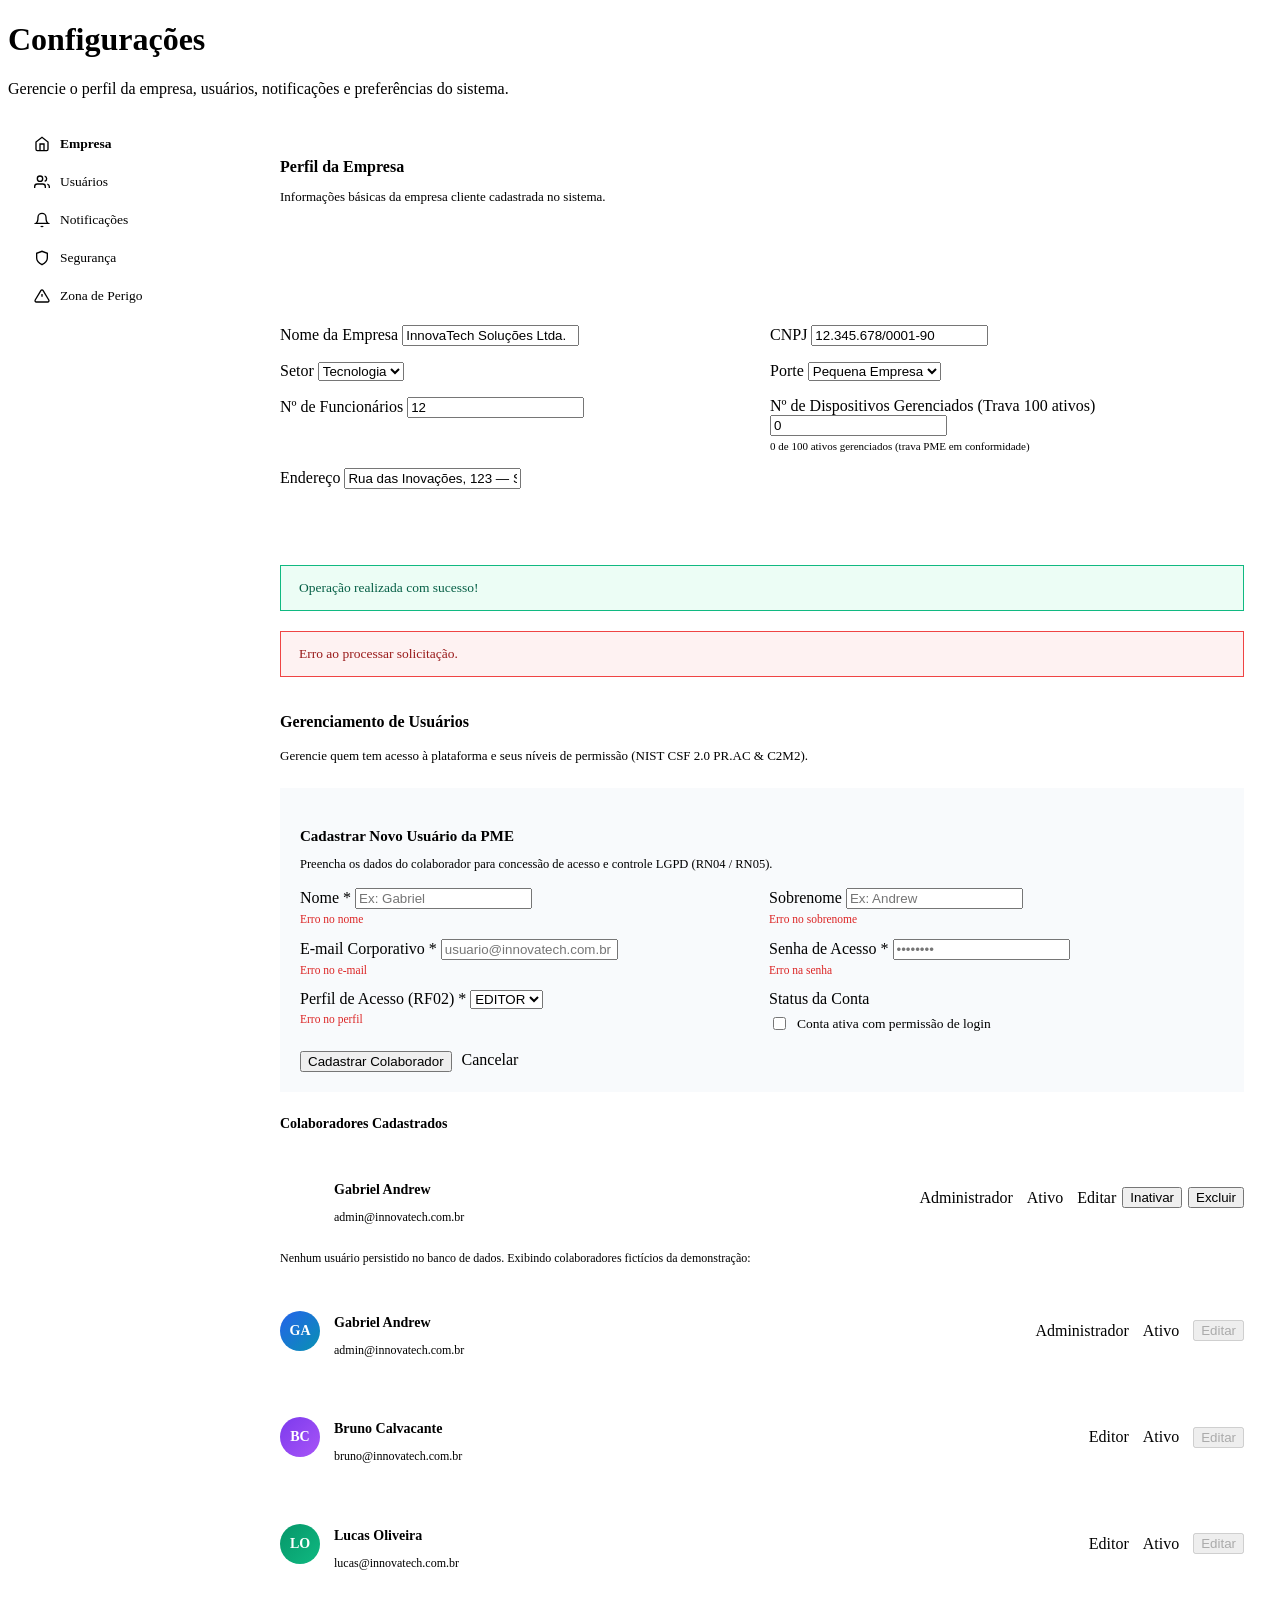
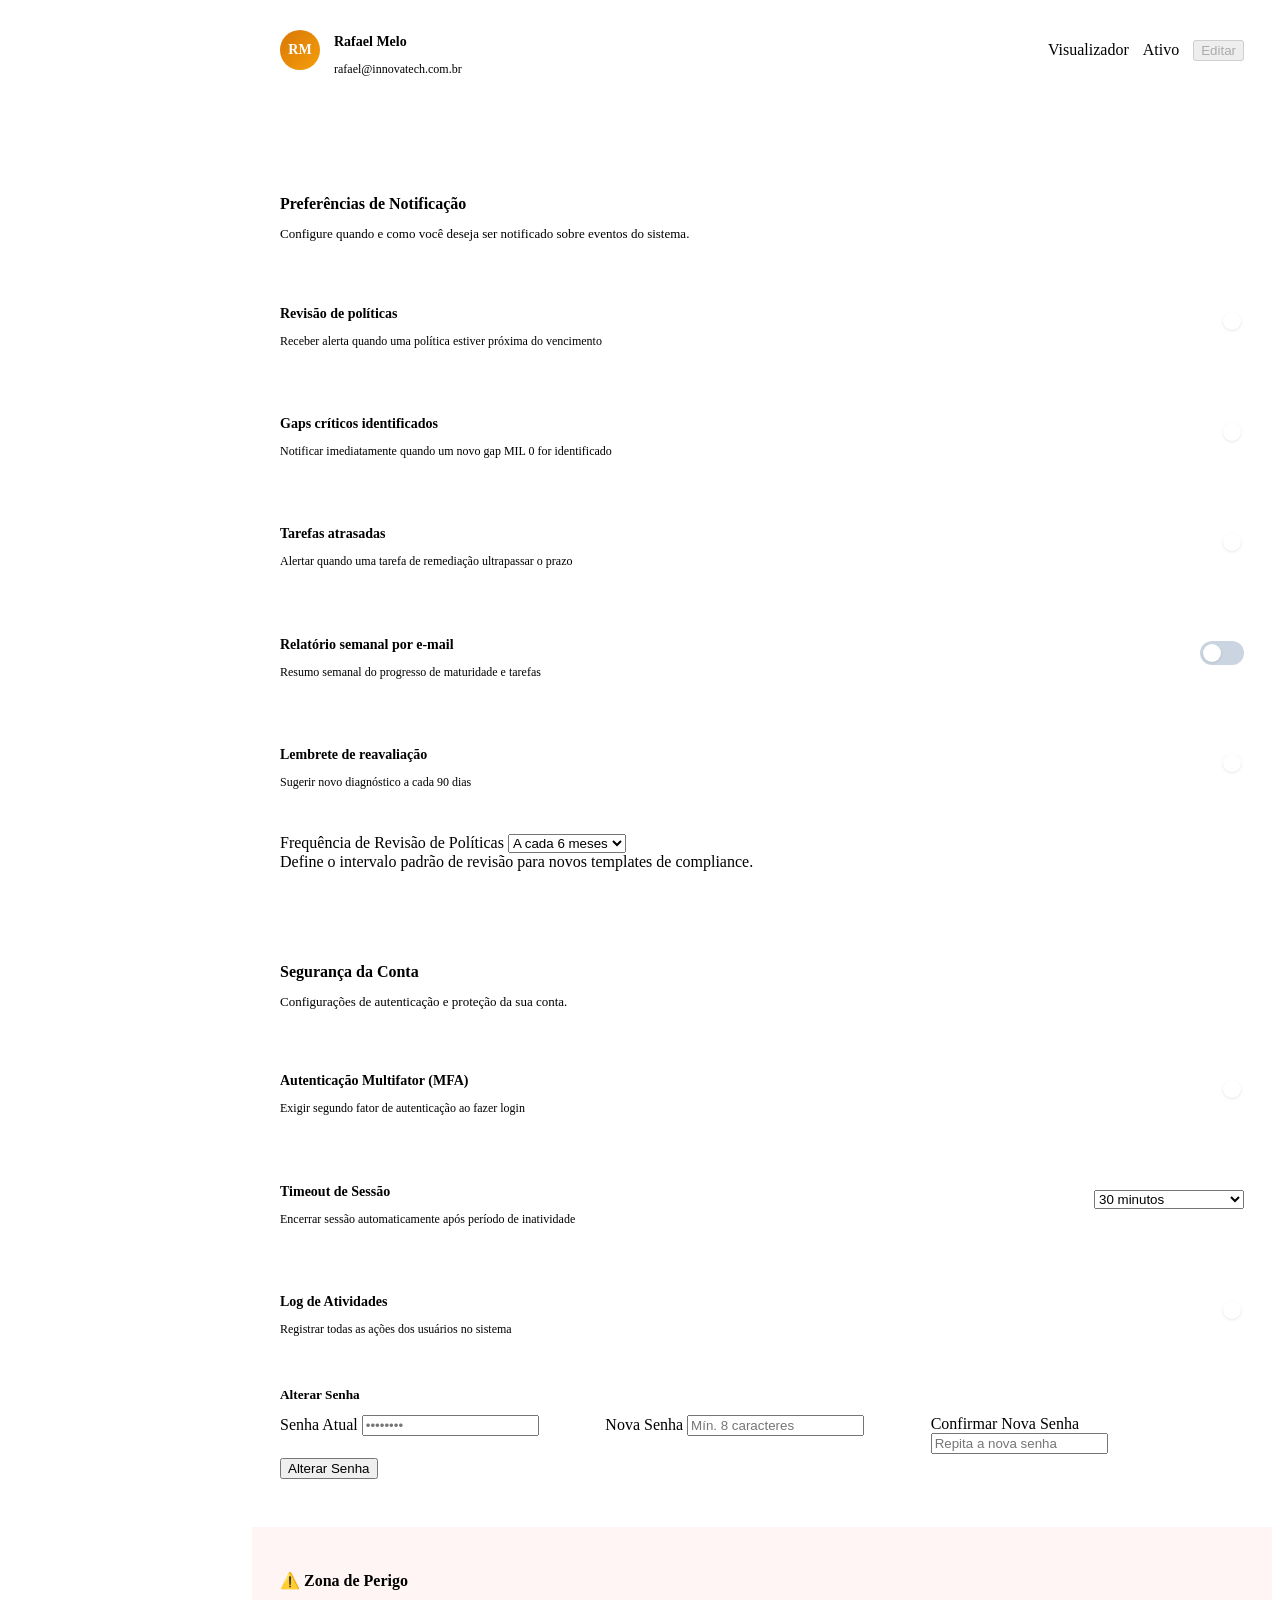
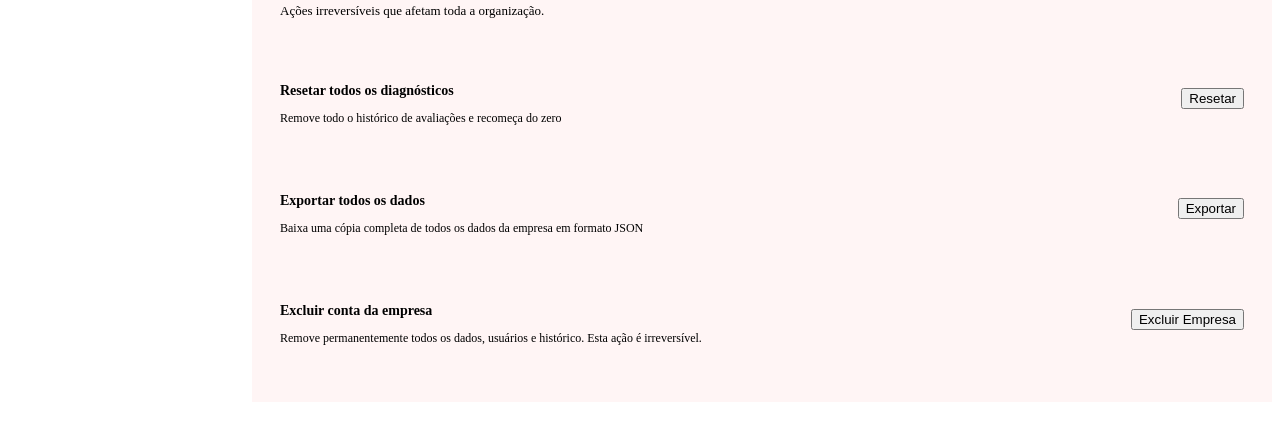
==== commit bb71dd09: "feat(db,web): persistência MySQL/MariaDB, isolamento H2 em testes e cota real de ativos global" ====
--- a/Desenvolvimento/Site/src/main/resources/templates/core/configuracoes.html
+++ b/Desenvolvimento/Site/src/main/resources/templates/core/configuracoes.html
@@ -232,8 +232,8 @@
               </div>
               <div class="form-group">
                 <label class="form-label">Nº de Dispositivos Gerenciados (Trava 100 ativos)</label>
-                <input class="form-input" type="number" max="100" th:value="${totalAtivos}" value="42">
-                <div style="font-size: 11px; color: var(--text-muted); margin-top: 4px;" th:text="${trava100Ativos != null ? trava100Ativos : '42 de 100 ativos cadastrados (trava PME em conformidade)'}">42 de 100 ativos cadastrados (trava PME em conformidade)</div>
+                <input class="form-input" type="number" max="100" th:value="${totalAtivos}" value="0" readonly>
+                <div style="font-size: 11px; color: var(--text-muted); margin-top: 4px;" th:text="${trava100Ativos != null ? trava100Ativos : '0 de 100 ativos gerenciados (trava PME em conformidade)'}">0 de 100 ativos gerenciados (trava PME em conformidade)</div>
               </div>
               <div class="form-group" style="grid-column: span 2;">
                 <label class="form-label">Endereço</label>
